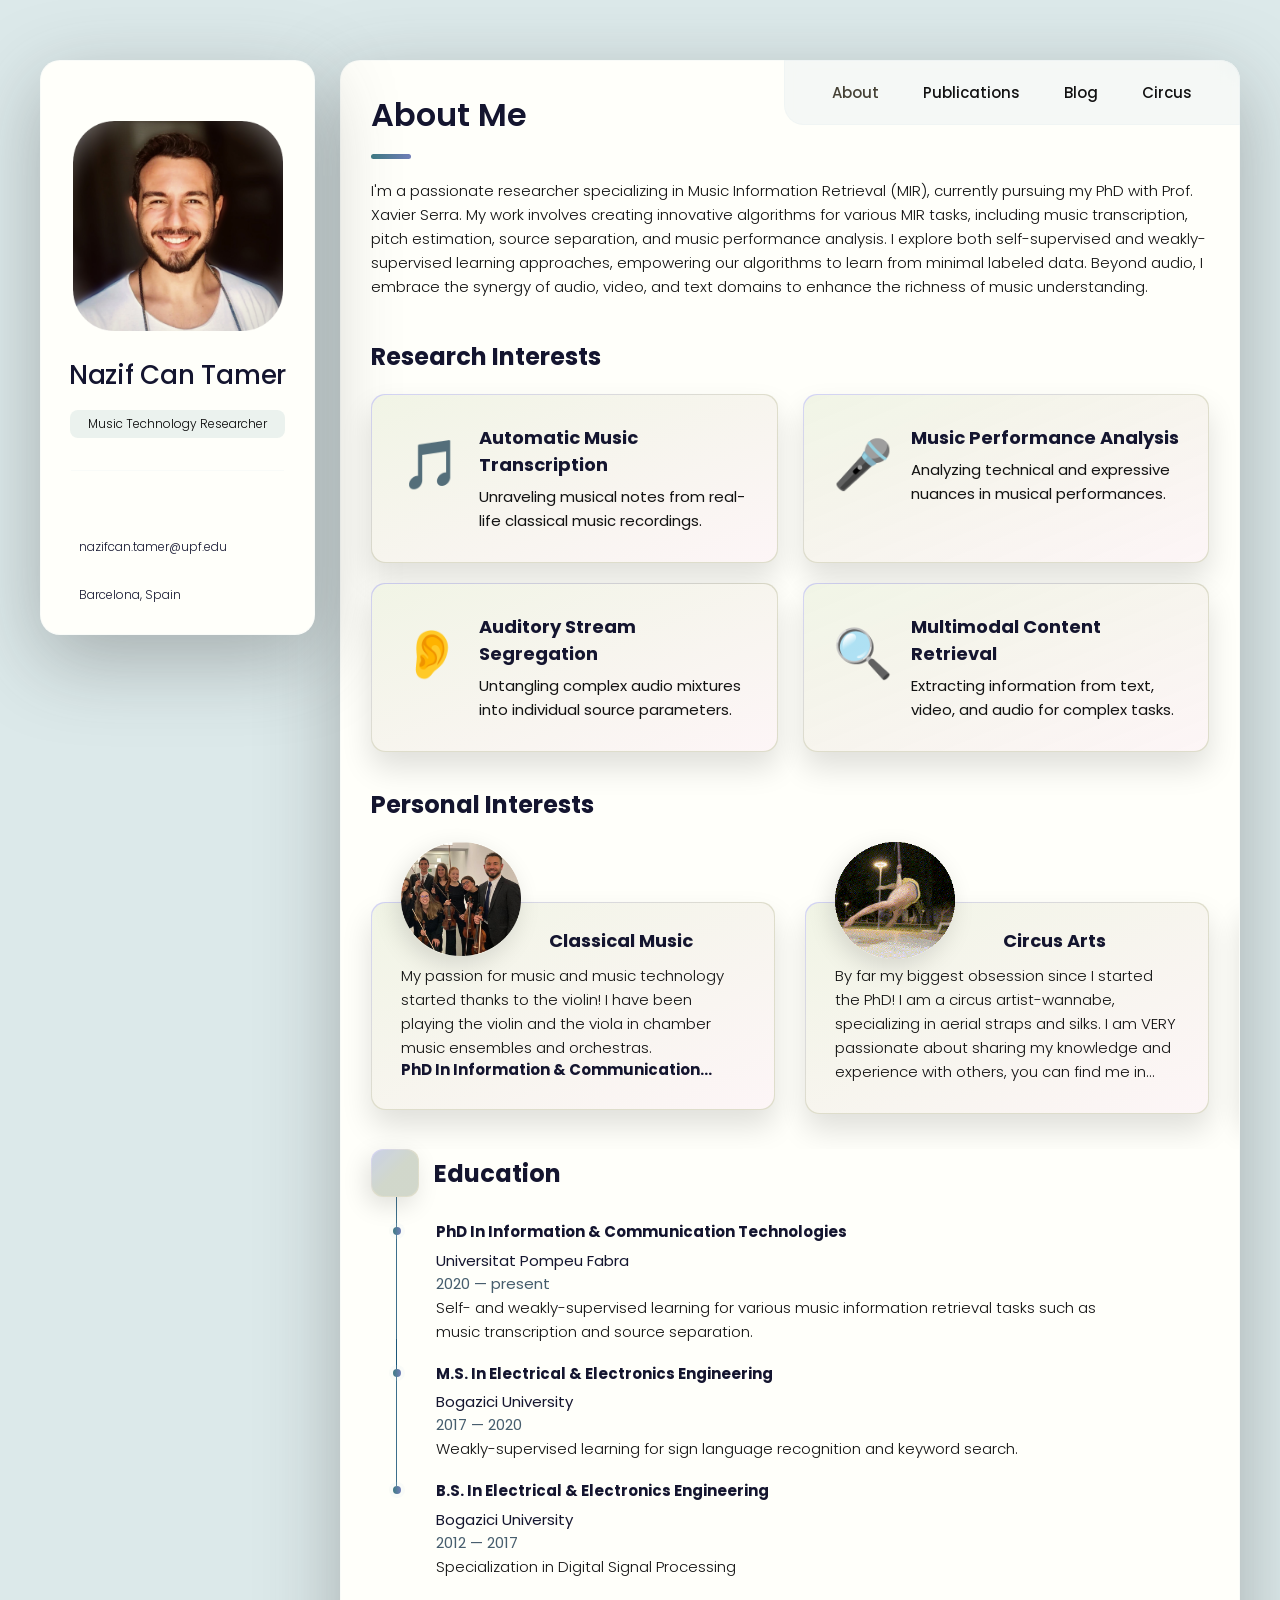
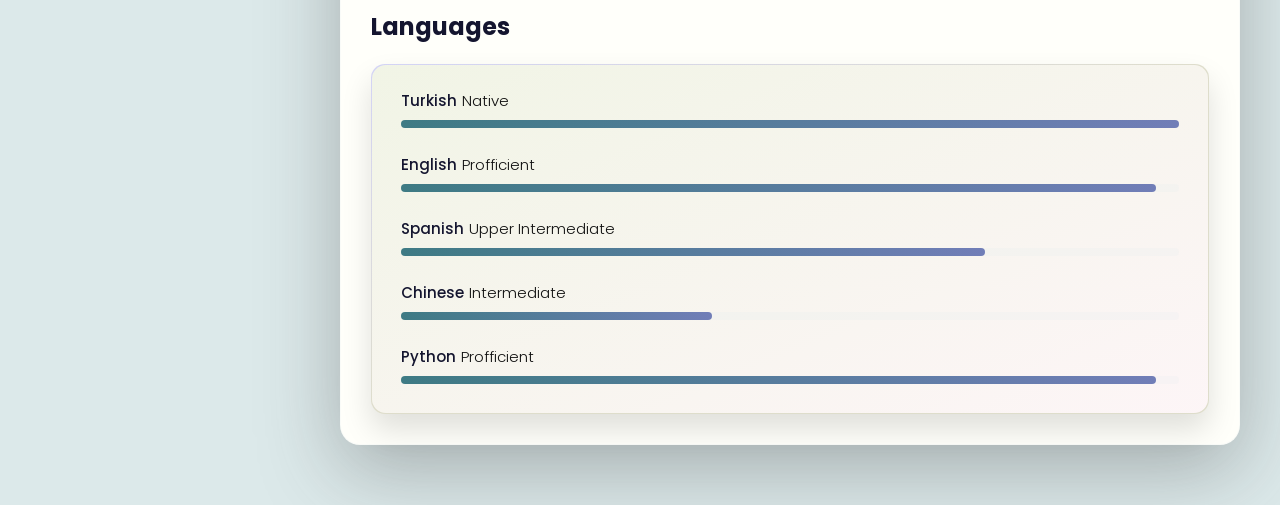
==== index.html @ a061dd8b "about section finished Publications are still empty!" ====
<!DOCTYPE html>
<html lang="en">

<head>
  <meta charset="UTF-8">
  <meta http-equiv="X-UA-Compatible" content="IE=edge">
  <meta name="viewport" content="width=device-width, initial-scale=1.0">
  <title>Nazif Can Tamer</title>

  <!--
    - favicon
  -->
  <link rel="shortcut icon" href="./assets/images/logo.ico" type="image/x-icon">

  <!--
    - custom css link
  -->
  <link rel="stylesheet" href="./assets/css/style.css">

  <!--
    - google font link
  -->
  <link rel="preconnect" href="https://fonts.googleapis.com">
  <link rel="preconnect" href="https://fonts.gstatic.com" crossorigin>
  <link href="https://fonts.googleapis.com/css2?family=Poppins:wght@300;400;500;600&display=swap" rel="stylesheet">
</head>

<body>

  <!--
    - #MAIN
  -->

  <main>

    <!--
      - #SIDEBAR
    -->

    <aside class="sidebar" data-sidebar>

      <div class="sidebar-info">

        <figure class="avatar-box">
          <img src="./assets/images/my-avatar.png" alt="Nazif Can Tamer" width="80">
        </figure>

        <div class="info-content">
          <h1 class="name" title="Nazif Can Tamer">Nazif Can Tamer</h1>

          <p class="title">Music Technology Researcher</p>
        </div>

        <button class="info_more-btn" data-sidebar-btn>
          <span>Show Contacts</span>

          <ion-icon name="chevron-down"></ion-icon>
        </button>

      </div>

      <div class="sidebar-info_more">

        <div class="separator"></div>

        <ul class="social-list">
          <li class="social-item">
            <a href="https://scholar.google.com/citations?user=0IQDOPgAAAAJ" class="social-link">
              <ion-icon name="school" style="font-size: 32px;"></ion-icon>
            </a>
          </li>

          <li class="social-item">
            <a href="https://github.com/nctamer" class="social-link">
              <ion-icon name="logo-github" style="font-size: 32px;"></ion-icon>
            </a>
          </li>

          <li class="social-item">
            <a href="https://www.linkedin.com/in/nazif-can-tamer/" class="social-link">
              <ion-icon name="logo-linkedin" style="font-size: 32px;"></ion-icon>
            </a>
          </li>



          <li class="social-item">
            <a href="https://www.instagram.com/violingeniero/" class="social-link" title="Instagram">
              <ion-icon name="logo-instagram" style="font-size: 32px;"></ion-icon>
            </a>
          </li>

          

        </ul>

        <div class="separator"></div>

        <ul class="contacts-list">

          <li class="contact-item">

            <div class="social-link">
              <ion-icon name="mail-outline" style="font-size: 30px;"></ion-icon>
            </div>

            <div class="contact-info">
              <a href="mailto:nazifcan.tamer@upf.edu" class="contact-link">nazifcan.tamer@upf.edu</a>
            </div>

          </li>

          <li class="contact-item">

            <div class="social-link">
              <ion-icon name="location-outline" style="font-size: 30px;"></ion-icon>
            </div>

            <div class="contact-info">
              <address>Barcelona, Spain</address>
            </div>

          </li>

        </ul>



      </div>

    </aside>





    <!--
      - #main-content
    -->

    <div class="main-content">

      <!--
        - #NAVBAR
      -->

      <nav class="navbar">
        <ul class="navbar-list">
            <li class="navbar-item">
                <button class="navbar-link active" data-nav-link>About</button>
            </li>
    


            <li class="navbar-item">
                <button class="navbar-link" data-nav-link>Publications</button>
            </li>
    
            <li class="navbar-item">
                <button class="navbar-link" data-nav-link>Blog</button>
            </li>
    
            <li class="navbar-item">
                <button class="navbar-link" data-nav-link>Circus</button>
            </li>
        </ul>
    </nav>




      <!--
        - #ABOUT
      -->

      <article class="about  active" data-page="about">

        <header>
          <h2 class="h2 article-title">About me</h2>
        </header>

        <section class="about-text">

          <p>
            I'm a passionate researcher specializing in Music Information Retrieval (MIR),
            currently pursuing my PhD with Prof. Xavier Serra.
            My work involves creating innovative algorithms for various MIR tasks, 
            including music transcription, pitch estimation, source separation, and music performance analysis. 
            I explore both self-supervised and weakly-supervised learning approaches, 
            empowering our algorithms to learn from minimal labeled data. 
            Beyond audio, I embrace the synergy of audio, video, and text domains to 
            enhance the richness of music understanding. 
          </p>


        </section>


        <!--
          - service
        -->

        <section class="service">
          <h4 class="h3 service-title">Research interests</h4>
          <ul class="service-list">
            <li class="service-item">
              <div class="service-icon-box"style="font-size: 3em; display: flex; justify-content: center; align-items: center;">
                🎵
              </div>
              <div class="service-content-box">
                <h4 class="h4 service-item-title">Automatic Music Transcription</h4>
                <p class="service-item-text">
                  Unraveling musical notes from real-life classical music recordings.
                </p>
              </div>
            </li>
            <li class="service-item">
              <div class="service-icon-box"style="font-size: 3em; display: flex; justify-content: center; align-items: center;">
                🎤
              </div>
              <div class="service-content-box">
                <h4 class="h4 service-item-title">Music Performance Analysis</h4>
                <p class="service-item-text">
                  Analyzing technical and expressive nuances in musical performances.
                </p>
              </div>
            </li>
            <li class="service-item">
              <div class="service-icon-box"style="font-size: 3em; display: flex; justify-content: center; align-items: center;">
                👂
              </div>
              <div class="service-content-box">
                <h4 class="h4 service-item-title">Auditory Stream Segregation</h4>
                <p class="service-item-text">
                  Untangling complex audio mixtures into individual source parameters.
                </p>
              </div>
            </li>
            <li class="service-item">
              <div class="service-icon-box"style="font-size: 3em; display: flex; justify-content: center; align-items: center;">
                🔍
              </div>
              <div class="service-content-box">
                <h4 class="h4 service-item-title">Multimodal Content Retrieval</h4>
                <p class="service-item-text">
                  Extracting information from text, video, and audio for complex tasks.
                </p>
              </div>
            </li>


          </ul>
        </section>


        
        <section class="personal">


          <h4 class="h3 personal-title">Personal Interests</h3>

          <ul class="testimonials-list has-scrollbar">

            <li class="testimonials-item">
              <div class="content-card" data-testimonials-item>

                <figure class="testimonials-avatar-box">
                  <img src="./assets/images/violinist.png" alt="Music" width="90" data-testimonials-avatar>
                </figure>

                <h4 class="h4 testimonials-item-title" style="text-align: center;" data-testimonials-title>Classical Music</h4>

                <div class="testimonials-text" data-testimonials-text>
                  <p>
                    My passion for music and music technology started thanks to the violin!
                    I have been playing the violin and the viola in chamber music ensembles and orchestras.

                  </p>



              <h4 class="h4 timeline-item-title">PhD in Information & Communication Technologies</h4>

              <h7 class="h4 timeline-item-title">Universitat Pompeu Fabra</h7>


                </div>

              </div>
            </li>


            <li class="testimonials-item">
              <div class="content-card" data-testimonials-item>

                <figure class="testimonials-avatar-box">
                  <img src="./assets/images/deadhang.gif" alt="Circus" width="90" data-testimonials-avatar>
                </figure>

                <h4 class="h4 testimonials-item-title" style="text-align: center;" data-testimonials-title>Circus Arts</h4>

                <div class="testimonials-text" data-testimonials-text>
                  <p>
                    By far my biggest obsession since I started the PhD! 
                    I am a circus artist-wannabe, specializing in aerial straps and silks. 
                    I am VERY passionate about sharing my knowledge and experience with others, 
                    you can find me in Can Battlo after work!
                  </p>
                </div>

              </div>
            </li>

            
            <li class="testimonials-item">
              <div class="content-card" data-testimonials-item>

                <figure class="testimonials-avatar-box">
                  <img src="./assets/images/ancient-architecture-japan-svgrepo-com.svg" alt="Circus" width="90" data-testimonials-avatar>
                </figure>

                <h4 class="h4 testimonials-item-title" style="text-align: center;" data-testimonials-title>History</h4>

                <div class="testimonials-text" data-testimonials-text>
                  <p>
                    A devoted history enthusiast here! Early modern era is my specialty!
                    And of course, an interest in history comes with a passion for geography, architecture,
                    traveling and exploring new cultures!
                  </p>
                </div>

              </div>
            </li>

            <li class="testimonials-item">
              <div class="content-card" data-testimonials-item>

                <figure class="testimonials-avatar-box">
                  <img src="./assets/images/plant-hobby.svg" alt="Circus" width="90" data-testimonials-avatar>
                </figure>

                <h4 class="h4 testimonials-item-title" style="text-align: center;" data-testimonials-title>Gardening</h4>

                <div class="testimonials-text" data-testimonials-text>
                  <p>
                    My giant pothos is the pride of the show! Others include monstera, aloe vera, jasmine, and dipladenia.
                    More philosophically, I am interested in observing how self-sustaining systems work in nature.
                    Currently doing my research for a balanced ecosystem aquiarium!
                  </p>
                </div>

              </div>
            </li>

          </ul>

        </section>

        <section class="section section-gap">
          <!-- Section content -->
        </section>

        
        <section class="timeline">

          <div class="title-wrapper">
            <div class="icon-box">
              <ion-icon name="book-outline"></ion-icon>
            </div>

            <h3 class="h3">Education</h3>
          </div>

          <ol class="timeline-list">

            <li class="timeline-item">

              <h4 class="h4 timeline-item-title">PhD in Information & Communication Technologies</h4>

              <h7 class="h4 timeline-item-title">Universitat Pompeu Fabra</h7>

              <span>2020 — present</span>

              <p class="timeline-text">
                Self- and weakly-supervised learning for various music information retrieval tasks such as music transcription and source separation.
              </p>

            </li>

            <li class="timeline-item">

              <h4 class="h4 timeline-item-title">M.S. in Electrical & Electronics Engineering</h4>

              <h7 class="h4 timeline-item-title">Bogazici University</h7>

              <span>2017 — 2020</span>

              <p class="timeline-text">
                Weakly-supervised learning for sign language recognition and keyword search.
              </p>

            </li>

            <li class="timeline-item">

              <h4 class="h4 timeline-item-title">B.S. in Electrical & Electronics Engineering</h4>
              <h7 class="h4 timeline-item-title">Bogazici University</h7>
              <span>2012 — 2017</span>

              <p class="timeline-text">
                Specialization in Digital Signal Processing
              </p>

            </li>



          </ol>

        </section>

        
        <section class="skill">

          <h3 class="h3 skills-title">Languages</h3>

          <ul class="skills-list content-card">

            <li class="skills-item">

              <div class="title-wrapper">
                <h5 class="h5">Turkish</h5>
                <data value="100">Native</data>
              </div>

              <div class="skill-progress-bg">
                <div class="skill-progress-fill" style="width: 100%;"></div>
              </div>

            </li>

            <li class="skills-item">

              <div class="title-wrapper">
                <h5 class="h5">English</h5>
                <data value="100">Profficient</data>
              </div>

              <div class="skill-progress-bg">
                <div class="skill-progress-fill" style="width: 97%;"></div>
              </div>

            </li>

            <li class="skills-item">

              <div class="title-wrapper">
                <h5 class="h5">Spanish</h5>
                <data value="75">Upper Intermediate</data>
              </div>

              <div class="skill-progress-bg">
                <div class="skill-progress-fill" style="width: 75%;"></div>
              </div>

            </li>

            <li class="skills-item">

              <div class="title-wrapper">
                <h5 class="h5">Chinese</h5>
                <data value="40">Intermediate</data>
              </div>

              <div class="skill-progress-bg">
                <div class="skill-progress-fill" style="width: 40%;"></div>
              </div>

            </li>

            <li class="skills-item">

              <div class="title-wrapper">
                <h5 class="h5">Python</h5>
                <data value="100">Profficient</data>
              </div>

              <div class="skill-progress-bg">
                <div class="skill-progress-fill" style="width: 97%;"></div>
              </div>

            </li>

          </ul>

        </section>




        <!--
          - testimonials
        
        <section class="testimonials">

          <h3 class="h3 testimonials-title">Testimonials</h3>

          <ul class="testimonials-list has-scrollbar">

            <li class="testimonials-item">
              <div class="content-card" data-testimonials-item>

                <figure class="testimonials-avatar-box">
                  <img src="./assets/images/avatar-1.png" alt="Daniel lewis" width="60" data-testimonials-avatar>
                </figure>

                <h4 class="h4 testimonials-item-title" data-testimonials-title>Daniel lewis</h4>

                <div class="testimonials-text" data-testimonials-text>
                  <p>
                    Richard was hired to create a corporate identity. We were very pleased with the work done. She has a
                    lot of experience
                    and is very concerned about the needs of client. Lorem ipsum dolor sit amet, ullamcous cididt
                    consectetur adipiscing
                    elit, seds do et eiusmod tempor incididunt ut laborels dolore magnarels alia.
                  </p>
                </div>

              </div>
            </li>

            <li class="testimonials-item">
              <div class="content-card" data-testimonials-item>

                <figure class="testimonials-avatar-box">
                  <img src="./assets/images/avatar-2.png" alt="Jessica miller" width="60" data-testimonials-avatar>
                </figure>

                <h4 class="h4 testimonials-item-title" data-testimonials-title>Jessica miller</h4>

                <div class="testimonials-text" data-testimonials-text>
                  <p>
                    Richard was hired to create a corporate identity. We were very pleased with the work done. She has a
                    lot of experience
                    and is very concerned about the needs of client. Lorem ipsum dolor sit amet, ullamcous cididt
                    consectetur adipiscing
                    elit, seds do et eiusmod tempor incididunt ut laborels dolore magnarels alia.
                  </p>
                </div>

              </div>
            </li>

            <li class="testimonials-item">
              <div class="content-card" data-testimonials-item>

                <figure class="testimonials-avatar-box">
                  <img src="./assets/images/avatar-3.png" alt="Emily evans" width="60" data-testimonials-avatar>
                </figure>

                <h4 class="h4 testimonials-item-title" data-testimonials-title>Emily evans</h4>

                <div class="testimonials-text" data-testimonials-text>
                  <p>
                    Richard was hired to create a corporate identity. We were very pleased with the work done. She has a
                    lot of experience
                    and is very concerned about the needs of client. Lorem ipsum dolor sit amet, ullamcous cididt
                    consectetur adipiscing
                    elit, seds do et eiusmod tempor incididunt ut laborels dolore magnarels alia.
                  </p>
                </div>

              </div>
            </li>

            <li class="testimonials-item">
              <div class="content-card" data-testimonials-item>

                <figure class="testimonials-avatar-box">
                  <img src="./assets/images/avatar-4.png" alt="Henry william" width="60" data-testimonials-avatar>
                </figure>

                <h4 class="h4 testimonials-item-title" data-testimonials-title>Henry william</h4>

                <div class="testimonials-text" data-testimonials-text>
                  <p>
                    Richard was hired to create a corporate identity. We were very pleased with the work done. She has a
                    lot of experience
                    and is very concerned about the needs of client. Lorem ipsum dolor sit amet, ullamcous cididt
                    consectetur adipiscing
                    elit, seds do et eiusmod tempor incididunt ut laborels dolore magnarels alia.
                  </p>
                </div>

              </div>
            </li>

          </ul>

        </section>


        -->

        <!--
          - testimonials modal
        -->

        <div class="modal-container" data-modal-container>

          <div class="overlay" data-overlay></div>

          <section class="testimonials-modal">

            <button class="modal-close-btn" data-modal-close-btn>
              <ion-icon name="close-outline"></ion-icon>
            </button>

            <div class="modal-img-wrapper">
              <figure class="modal-avatar-box">
                <img src="./assets/images/avatar-1.png" alt="Circus" width="80" data-modal-img>
              </figure>

              
            </div>

            <div class="modal-content">

              <h4 class="h3 modal-title" data-modal-title>Circus Arts</h4>

              <div data-modal-text>
                <p>
                  Richard was hired to create a corporate identity. We were very pleased with the work done. She has a
                  lot of experience
                  and is very concerned about the needs of client. Lorem ipsum dolor sit amet, ullamcous cididt
                  consectetur adipiscing
                  elit, seds do et eiusmod tempor incididunt ut laborels dolore magnarels alia.
                </p>
              </div>

            </div>

          </section>

        </div>
        




        <!--
          - clients


        <section class="clients">

          <h3 class="h3 clients-title">Clients</h3>

          <ul class="clients-list has-scrollbar">

            <li class="clients-item">
              <a href="#">
                <img src="./assets/images/logo-1-color.png" alt="client logo">
              </a>
            </li>

            <li class="clients-item">
              <a href="#">
                <img src="./assets/images/logo-2-color.png" alt="client logo">
              </a>
            </li>

            <li class="clients-item">
              <a href="#">
                <img src="./assets/images/logo-3-color.png" alt="client logo">
              </a>
            </li>

            <li class="clients-item">
              <a href="#">
                <img src="./assets/images/logo-4-color.png" alt="client logo">
              </a>
            </li>

            <li class="clients-item">
              <a href="#">
                <img src="./assets/images/logo-5-color.png" alt="client logo">
              </a>
            </li>

            <li class="clients-item">
              <a href="#">
                <img src="./assets/images/logo-6-color.png" alt="client logo">
              </a>
            </li>

          </ul>

        </section>

                -->

      </article>





      <!--
        - #RESUME
      <article class="resume" data-page="resume">

        <header>
          <h2 class="h2 article-title">Resume</h2>
        </header>

        <section class="timeline">

          <div class="title-wrapper">
            <div class="icon-box">
              <ion-icon name="book-outline"></ion-icon>
            </div>

            <h3 class="h3">Education</h3>
          </div>

          <ol class="timeline-list">

            <li class="timeline-item">

              <h4 class="h4 timeline-item-title">PhD in Information & Communication Technologies</h4>

              <h7 class="h4 timeline-item-title">Universitat Pompeu Fabra</h7>

              <span>2020 — present</span>

              <p class="timeline-text">
                Self- and weakly-supervised learning for various music information retrieval tasks such as music transcription and source separation.
              </p>

            </li>

            <li class="timeline-item">

              <h4 class="h4 timeline-item-title">M.S. in Electrical & Electronics Engineering</h4>

              <h7 class="h4 timeline-item-title">Bogazici University</h7>

              <span>2017 — 2020</span>

              <p class="timeline-text">
                Weakly-supervised learning for sign language recognition and keyword search.
              </p>

            </li>

            <li class="timeline-item">

              <h4 class="h4 timeline-item-title">B.S. in Electrical & Electronics Engineering</h4>
              <h7 class="h4 timeline-item-title">Bogazici University</h7>
              <span>2012 — 2017</span>

              <p class="timeline-text">
                Specialization in Digital Signal Processing
              </p>

            </li>



          </ol>

        </section>

        <section class="timeline">

          <div class="title-wrapper">
            <div class="icon-box">
              <ion-icon name="briefcase-outline"></ion-icon>
            </div>

            <h3 class="h3">Experience</h3>
          </div>

          <ol class="timeline-list">

            <li class="timeline-item">

              <h4 class="h4 timeline-item-title">Creative director</h4>

              <span>2015 — Present</span>

              <p class="timeline-text">
                Nemo enim ipsam voluptatem blanditiis praesentium voluptum delenit atque corrupti, quos dolores et qvuas
                molestias
                exceptur.
              </p>

            </li>

            <li class="timeline-item">

              <h4 class="h4 timeline-item-title">Art director</h4>

              <span>2013 — 2015</span>

              <p class="timeline-text">
                Nemo enims ipsam voluptatem, blanditiis praesentium voluptum delenit atque corrupti, quos dolores et
                quas molestias
                exceptur.
              </p>

            </li>

            <li class="timeline-item">

              <h4 class="h4 timeline-item-title">Web designer</h4>

              <span>2010 — 2013</span>

              <p class="timeline-text">
                Nemo enims ipsam voluptatem, blanditiis praesentium voluptum delenit atque corrupti, quos dolores et
                quas molestias
                exceptur.
              </p>

            </li>

          </ol>

        </section>

        <section class="skill">

          <h3 class="h3 skills-title">My skills</h3>

          <ul class="skills-list content-card">

            <li class="skills-item">

              <div class="title-wrapper">
                <h5 class="h5">Web design</h5>
                <data value="80">80%</data>
              </div>

              <div class="skill-progress-bg">
                <div class="skill-progress-fill" style="width: 80%;"></div>
              </div>

            </li>

            <li class="skills-item">

              <div class="title-wrapper">
                <h5 class="h5">Graphic design</h5>
                <data value="70">70%</data>
              </div>

              <div class="skill-progress-bg">
                <div class="skill-progress-fill" style="width: 70%;"></div>
              </div>

            </li>

            <li class="skills-item">

              <div class="title-wrapper">
                <h5 class="h5">Branding</h5>
                <data value="90">90%</data>
              </div>

              <div class="skill-progress-bg">
                <div class="skill-progress-fill" style="width: 90%;"></div>
              </div>

            </li>

            <li class="skills-item">

              <div class="title-wrapper">
                <h5 class="h5">WordPress</h5>
                <data value="50">50%</data>
              </div>

              <div class="skill-progress-bg">
                <div class="skill-progress-fill" style="width: 50%;"></div>
              </div>

            </li>

          </ul>

        </section>

      </article>
      -->






      <!--
        - #PORTFOLIO
      -->

      <article class="publications" data-page="publications">

        <header>
          <h2 class="h2 article-title">Publications</h2>
        </header>

        <section class="projects">

          <ul class="filter-list">

            <li class="filter-item">
              <button class="active" data-filter-btn>All</button>
            </li>

            <li class="filter-item">
              <button data-filter-btn>Music Information Retrieval</button>
            </li>

            <li class="filter-item">
              <button data-filter-btn>Applications</button>
            </li>

            <li class="filter-item">
              <button data-filter-btn>Web development</button>
            </li>

          </ul>

          <div class="filter-select-box">

            <button class="filter-select" data-select>

              <div class="select-value" data-selecct-value>Select category</div>

              <div class="select-icon">
                <ion-icon name="chevron-down"></ion-icon>
              </div>

            </button>

            <ul class="select-list">

              <li class="select-item">
                <button data-select-item>All</button>
              </li>

              <li class="select-item">
                <button data-select-item>Web design</button>
              </li>

              <li class="select-item">
                <button data-select-item>Applications</button>
              </li>

              <li class="select-item">
                <button data-select-item>Web development</button>
              </li>

            </ul>

          </div>

          <ul class="project-list">

            <li class="project-item  active" data-filter-item data-category="web development">
              <a href="#">

                <figure class="project-img">
                  <div class="project-item-icon-box">
                    <ion-icon name="eye-outline"></ion-icon>
                  </div>

                  <img src="./assets/images/project-1.jpg" alt="finance" loading="lazy">
                </figure>

                <h3 class="project-title">Finance</h3>

                <p class="project-category">Web development</p>

              </a>
            </li>

            <li class="project-item  active" data-filter-item data-category="web development">
              <a href="#">

                <figure class="project-img">
                  <div class="project-item-icon-box">
                    <ion-icon name="eye-outline"></ion-icon>
                  </div>

                  <img src="./assets/images/project-2.png" alt="orizon" loading="lazy">
                </figure>

                <h3 class="project-title">Orizon</h3>

                <p class="project-category">Web development</p>

              </a>
            </li>

            <li class="project-item  active" data-filter-item data-category="web design">
              <a href="#">

                <figure class="project-img">
                  <div class="project-item-icon-box">
                    <ion-icon name="eye-outline"></ion-icon>
                  </div>

                  <img src="./assets/images/project-3.jpg" alt="fundo" loading="lazy">
                </figure>

                <h3 class="project-title">Fundo</h3>

                <p class="project-category">Web design</p>

              </a>
            </li>

            <li class="project-item  active" data-filter-item data-category="applications">
              <a href="#">

                <figure class="project-img">
                  <div class="project-item-icon-box">
                    <ion-icon name="eye-outline"></ion-icon>
                  </div>

                  <img src="./assets/images/project-4.png" alt="brawlhalla" loading="lazy">
                </figure>

                <h3 class="project-title">Brawlhalla</h3>

                <p class="project-category">Applications</p>

              </a>
            </li>

            <li class="project-item  active" data-filter-item data-category="web design">
              <a href="#">

                <figure class="project-img">
                  <div class="project-item-icon-box">
                    <ion-icon name="eye-outline"></ion-icon>
                  </div>

                  <img src="./assets/images/project-5.png" alt="dsm." loading="lazy">
                </figure>

                <h3 class="project-title">DSM.</h3>

                <p class="project-category">Web design</p>

              </a>
            </li>

            <li class="project-item  active" data-filter-item data-category="web design">
              <a href="#">

                <figure class="project-img">
                  <div class="project-item-icon-box">
                    <ion-icon name="eye-outline"></ion-icon>
                  </div>

                  <img src="./assets/images/project-6.png" alt="metaspark" loading="lazy">
                </figure>

                <h3 class="project-title">MetaSpark</h3>

                <p class="project-category">Web design</p>

              </a>
            </li>

            <li class="project-item  active" data-filter-item data-category="web development">
              <a href="#">

                <figure class="project-img">
                  <div class="project-item-icon-box">
                    <ion-icon name="eye-outline"></ion-icon>
                  </div>

                  <img src="./assets/images/project-7.png" alt="summary" loading="lazy">
                </figure>

                <h3 class="project-title">Summary</h3>

                <p class="project-category">Web development</p>

              </a>
            </li>

            <li class="project-item  active" data-filter-item data-category="applications">
              <a href="#">

                <figure class="project-img">
                  <div class="project-item-icon-box">
                    <ion-icon name="eye-outline"></ion-icon>
                  </div>

                  <img src="./assets/images/project-8.jpg" alt="task manager" loading="lazy">
                </figure>

                <h3 class="project-title">Task Manager</h3>

                <p class="project-category">Applications</p>

              </a>
            </li>

            <li class="project-item  active" data-filter-item data-category="web development">
              <a href="#">

                <figure class="project-img">
                  <div class="project-item-icon-box">
                    <ion-icon name="eye-outline"></ion-icon>
                  </div>

                  <img src="./assets/images/project-9.png" alt="arrival" loading="lazy">
                </figure>

                <h3 class="project-title">Arrival</h3>

                <p class="project-category">Web development</p>

              </a>
            </li>

          </ul>

        </section>

      </article>





      <!--
        - #BLOG
      -->

      <article class="blog" data-page="blog">

        <header>
          <h2 class="h2 article-title">Blog</h2>
        </header>

        <section class="blog-posts">

          <ul class="blog-posts-list">

            <li class="blog-post-item">
              <a href="#">

                <figure class="blog-banner-box">
                  <img src="./assets/images/blog-1.jpg" alt="Design conferences in 2022" loading="lazy">
                </figure>

                <div class="blog-content">

                  <div class="blog-meta">
                    <p class="blog-category">Design</p>

                    <span class="dot"></span>

                    <time datetime="2022-02-23">Fab 23, 2022</time>
                  </div>

                  <h3 class="h3 blog-item-title">Design conferences in 2022</h3>

                  <p class="blog-text">
                    Veritatis et quasi architecto beatae vitae dicta sunt, explicabo.
                  </p>

                </div>

              </a>
            </li>

            <li class="blog-post-item">
              <a href="#">

                <figure class="blog-banner-box">
                  <img src="./assets/images/blog-2.jpg" alt="Best fonts every designer" loading="lazy">
                </figure>

                <div class="blog-content">

                  <div class="blog-meta">
                    <p class="blog-category">Design</p>

                    <span class="dot"></span>

                    <time datetime="2022-02-23">Fab 23, 2022</time>
                  </div>

                  <h3 class="h3 blog-item-title">Best fonts every designer</h3>

                  <p class="blog-text">
                    Sed ut perspiciatis, nam libero tempore, cum soluta nobis est eligendi.
                  </p>

                </div>

              </a>
            </li>

            <li class="blog-post-item">
              <a href="#">

                <figure class="blog-banner-box">
                  <img src="./assets/images/blog-3.jpg" alt="Design digest #80" loading="lazy">
                </figure>

                <div class="blog-content">

                  <div class="blog-meta">
                    <p class="blog-category">Design</p>

                    <span class="dot"></span>

                    <time datetime="2022-02-23">Fab 23, 2022</time>
                  </div>

                  <h3 class="h3 blog-item-title">Design digest #80</h3>

                  <p class="blog-text">
                    Excepteur sint occaecat cupidatat no proident, quis nostrum exercitationem ullam corporis suscipit.
                  </p>

                </div>

              </a>
            </li>

            <li class="blog-post-item">
              <a href="#">

                <figure class="blog-banner-box">
                  <img src="./assets/images/blog-4.jpg" alt="UI interactions of the week" loading="lazy">
                </figure>

                <div class="blog-content">

                  <div class="blog-meta">
                    <p class="blog-category">Design</p>

                    <span class="dot"></span>

                    <time datetime="2022-02-23">Fab 23, 2022</time>
                  </div>

                  <h3 class="h3 blog-item-title">UI interactions of the week</h3>

                  <p class="blog-text">
                    Enim ad minim veniam, consectetur adipiscing elit, quis nostrud exercitation ullamco laboris nisi.
                  </p>

                </div>

              </a>
            </li>

            <li class="blog-post-item">
              <a href="#">

                <figure class="blog-banner-box">
                  <img src="./assets/images/blog-5.jpg" alt="The forgotten art of spacing" loading="lazy">
                </figure>

                <div class="blog-content">

                  <div class="blog-meta">
                    <p class="blog-category">Design</p>

                    <span class="dot"></span>

                    <time datetime="2022-02-23">Fab 23, 2022</time>
                  </div>

                  <h3 class="h3 blog-item-title">The forgotten art of spacing</h3>

                  <p class="blog-text">
                    Maxime placeat, sed do eiusmod tempor incididunt ut labore et dolore magna aliqua.
                  </p>

                </div>

              </a>
            </li>

            <li class="blog-post-item">
              <a href="#">

                <figure class="blog-banner-box">
                  <img src="./assets/images/blog-6.jpg" alt="Design digest #79" loading="lazy">
                </figure>

                <div class="blog-content">

                  <div class="blog-meta">
                    <p class="blog-category">Design</p>

                    <span class="dot"></span>

                    <time datetime="2022-02-23">Fab 23, 2022</time>
                  </div>

                  <h3 class="h3 blog-item-title">Design digest #79</h3>

                  <p class="blog-text">
                    Optio cumque nihil impedit uo minus quod maxime placeat, velit esse cillum.
                  </p>

                </div>

              </a>
            </li>

          </ul>

        </section>

      </article>





      <!--
        - #CONTACT
      -->

      <article class="contact" data-page="contact">

        <header>
          <h2 class="h2 article-title">Contact</h2>
        </header>

        <section class="mapbox" data-mapbox>
          <figure>
            <iframe
              src="https://www.google.com/maps/embed?pb=!1m18!1m12!1m3!1d199666.5651251294!2d-121.58334177520186!3d38.56165006739519!2m3!1f0!2f0!3f0!3m2!1i1024!2i768!4f13.1!3m3!1m2!1s0x809ac672b28397f9%3A0x921f6aaa74197fdb!2sSacramento%2C%20CA%2C%20USA!5e0!3m2!1sen!2sbd!4v1647608789441!5m2!1sen!2sbd"
              width="400" height="300" loading="lazy"></iframe>
          </figure>
        </section>

        <section class="contact-form">

          <h3 class="h3 form-title">Contact Form</h3>

          <form action="#" class="form" data-form>

            <div class="input-wrapper">
              <input type="text" name="fullname" class="form-input" placeholder="Full name" required data-form-input>

              <input type="email" name="email" class="form-input" placeholder="Email address" required data-form-input>
            </div>

            <textarea name="message" class="form-input" placeholder="Your Message" required data-form-input></textarea>

            <button class="form-btn" type="submit" disabled data-form-btn>
              <ion-icon name="paper-plane"></ion-icon>
              <span>Send Message</span>
            </button>

          </form>

        </section>

      </article>

    </div>

  </main>






  <!--
    - custom js link
  -->
  <script src="./assets/js/script.js"></script>

  <!--
    - ionicon link
  -->
  <script type="module" src="https://unpkg.com/ionicons@5.5.2/dist/ionicons/ionicons.esm.js"></script>
  <script nomodule src="https://unpkg.com/ionicons@5.5.2/dist/ionicons/ionicons.js"></script>

</body>

</html>
---- assets/css/style.css ----
/*-----------------------------------*\
  #style.css
\*-----------------------------------*/


/**
 * copyright 2022 @codewithsadee
 */





/*-----------------------------------*\
  #CUSTOM PROPERTY
\*-----------------------------------*/

:root {

  /*
    --bg-gradient-onyx: linear-gradient(
    to bottom right, 
    hsl(240, 1%, 25%) 3%, 
    hsl(0, 0%, 19%) 97%
  );
  --bg-gradient-jet: linear-gradient(
    to bottom right, 
    hsla(240, 1%, 18%, 0.251) 0%, 
    hsla(240, 2%, 11%, 0) 100%
  ), hsl(240, 2%, 13%);
  --bg-gradient-yellow-1: linear-gradient(
    to bottom right, 
    hsl(45, 100%, 71%) 0%, 
    hsla(36, 100%, 69%, 0) 50%
  );
  --bg-gradient-yellow-2: linear-gradient(
    135deg, 
    hsla(45, 100%, 71%, 0.251) 0%, 
    hsla(35, 100%, 68%, 0) 59.86%
  ), hsl(240, 2%, 13%);
  --border-gradient-onyx: linear-gradient(
    to bottom right, 
    hsl(0, 0%, 25%) 0%, 
    hsla(0, 0%, 25%, 0) 50%
  );
  --text-gradient-yellow: linear-gradient(
    to right, 
    hsl(45, 100%, 72%), 
    hsl(35, 100%, 68%)
  );

  --jet: hsl(0, 0%, 22%);
  --onyx: hsl(240, 1%, 17%);
  --eerie-black-1: hsl(240, 2%, 13%);
  --eerie-black-2: hsl(240, 2%, 12%);
  --smoky-black: hsl(0, 0%, 7%);
  --white-1: hsl(0, 0%, 100%);
  --white-2: hsl(0, 0%, 98%);
  --orange-yellow-crayola: hsl(45, 100%, 72%);
  --vegas-gold: hsl(45, 54%, 58%);
  --light-gray: hsl(0, 0%, 84%);
  --light-gray-70: hsla(0, 0%, 84%, 0.7);
  --bittersweet-shimmer: hsl(0, 43%, 51%);
  */

  /**
   * colors
   */

  /* gradient */

  --bg-gradient-onyx: linear-gradient( /* Background of photo and show contacts button */
    to bottom right, 
    hsl(240, 7%, 84%) 3%, 
    hsla(0, 9%, 57%, 0.973) 97%
  );
  
  --bg-gradient-jet: linear-gradient( /* Background of content card (what I am doing) */
    to bottom right, 
    hsla(96, 88%, 44%, 0.075) 0%, 
    hsla(308, 89%, 48%, 0.007) 100%
  ), hsl(0, 64%, 98%);
  --border-gradient-onyx: linear-gradient( /* Border of content card (what I am doing) */
    to bottom right, 
    hsla(239, 78%, 58%, 0.233) 0%, 
    hsla(56, 48%, 28%, 0.219) 50%
  );


  --bg-gradient-yellow-1: linear-gradient(
    to bottom right, 
    hsl(219, 72%, 65%) 0%, 
    hsla(202, 62%, 62%, 0.719) 50%
  );
  --bg-gradient-yellow-2: linear-gradient(
    135deg, 
    hsla(45, 100%, 71%, 0.251) 0%, 
    hsla(35, 100%, 68%, 0) 59.86%
  ), hsl(240, 17%, 83%); /* background of show contacts when highlighted */

  --text-gradient-yellow: linear-gradient(
    to right, 
    hsl(188, 36%, 38%), 
    hsl(229, 33%, 58%)
  );  /* lines under about, or filling the skills bars */


  /* solid */

  --jet: hsla(208, 31%, 88%, 0.149);/* Borders of main text */
  --onyx: hsla(184, 21%, 59%, 0.158); /* Background of researcher */

  --eerie-black-1: hsla(168, 17%, 77%, 0.363);/* Background of email, contact etc */
  --eerie-black-2: hsl(60, 100%, 99%); /* Background of main text */
  --smoky-black: hsl(184, 24%, 89%); /* Background of all */
  --white-1: hsl(0, 0%, 1%); /* Researcher */
  --white-2: hsl(236, 41%, 13%);/* Headings */
  --orange-yellow-crayola: hsl(45, 13%, 24%); /* Selected menu item about */
  --vegas-gold: hsl(204, 22%, 35%);


  --light-gray: hsl(0, 0%, 7%); /* navbar not highlighted */
  --light-gray-70: hsla(202, 70%, 27%, 0.829); /* navbar highlighted */
  --navbar-bg: hsla(180, 15%, 94%, 0.562);

  --bittersweet-shimmer: hsl(0, 43%, 51%);


  /**
   * typography
   */

  /* font-family */
  --ff-poppins: 'Poppins', sans-serif;

  /* font-size */
  --fs-1: 24px;
  --fs-2: 18px;
  --fs-3: 17px;
  --fs-4: 16px;
  --fs-5: 15px;
  --fs-6: 14px;
  --fs-7: 13px;
  --fs-8: 11px;

  /* font-weight */
  --fw-300: 300;
  --fw-400: 400;
  --fw-500: 500;
  --fw-600: 600;

  /**
   * shadow
   */
  
  --shadow-1: -4px 8px 24px hsla(0, 0%, 35%, 0.082);
  --shadow-2: 0 16px 30px hsla(0, 1%, 16%, 0.137); /* main shadow */
  --shadow-3: 0 16px 40px hsla(0, 0%, 64%, 0);
  --shadow-4: 0 25px 50px hsla(0, 9%, 10%, 0.048);
  --shadow-5: 0 24px 80px hsla(0, 0%, 23%, 0.349);

  /**
   * transition
   */

  --transition-1: 0.25s ease;
  --transition-2: 0.5s ease-in-out;

}

ion-icon {
  pointer-events: none;
 }





*, *::before, *::after {
  margin: 0;
  padding: 0;
  box-sizing: border-box;
}

a { text-decoration: none; }

li { list-style: none; }

img, ion-icon, a, button, time, span { display: block; }

button {
  font: inherit;
  background: none;
  border: none;
  text-align: left;
  cursor: pointer;
}

input, textarea {
  display: block;
  width: 100%;
  background: none;
  font: inherit;
}

::selection {
  background: var(--light-gray-70);
  color: var(--eerie-black-2);
}

:focus { outline-color: var(--orange-yellow-crayola); }

html { font-family: var(--ff-poppins); }

body { background: var(--smoky-black); }




/*-----------------------------------*\
  #REUSED STYLE
\*-----------------------------------*/

.sidebar,
article {
  background: var(--eerie-black-2);
  border: 1px solid var(--jet);
  border-radius: 20px;
  padding: 15px;
  box-shadow: var(--shadow-1);
  z-index: 1;
}

.separator {
  width: 100%;
  height: 1px;
  background: var(--jet);
  margin: 16px 0;
}

.icon-box {
  position: relative;
  background: var(--border-gradient-onyx);
  width: 30px;
  height: 30px;
  border-radius: 8px;
  display: flex;
  justify-content: center;
  align-items: center;
  font-size: 16px;
  color: var(--orange-yellow-crayola);
  box-shadow: var(--shadow-1);
  z-index: 1;
}

.icon-box::before {
  content: "";
  position: absolute;
  inset: 1px;
  background: var(--eerie-black-1);
  border-radius: inherit;
  z-index: -1;
}

.icon-box ion-icon { --ionicon-stroke-width: 35px; }

article { display: none; }

article.active {
  display: block;
  animation: fade 0.5s ease backwards;
}

@keyframes fade {
  0% { opacity: 0; }
  100% { opacity: 1; }
}

.h2,
.h3,
.h4,
.h5 {
  color: var(--white-2);
  text-transform: capitalize;
}

.h2 { font-size: var(--fs-1); }

.h3 { font-size: var(--fs-2); }

.h4 { font-size: var(--fs-4); }

.h5 {
  font-size: var(--fs-7);
  font-weight: var(--fw-500);
}

.article-title {
  position: relative;
  padding-bottom: 7px;
}

.article-title::after {
  content: "";
  position: absolute;
  bottom: 0;
  left: 0;
  width: 30px;
  height: 3px;
  background: var(--text-gradient-yellow);
  border-radius: 3px;
}

.has-scrollbar::-webkit-scrollbar {
  width: 5px; /* for vertical scrollbar */
  height: 5px; /* for horizontal scrollbar */
}

.has-scrollbar::-webkit-scrollbar-track {
  background: var(--onyx);
  border-radius: 5px;
}

.has-scrollbar::-webkit-scrollbar-thumb {
  background: var(--orange-yellow-crayola);
  border-radius: 5px;
}

.has-scrollbar::-webkit-scrollbar-button { width: 20px; }

.content-card {
  position: relative;
  background: var(--border-gradient-onyx);
  padding: 15px;
  padding-top: 45px;
  border-radius: 14px;
  box-shadow: var(--shadow-2);
  cursor: pointer;
  z-index: 1;
}

.content-card::before {
  content: "";
  position: absolute;
  inset: 1px;
  background: var(--bg-gradient-jet);
  border-radius: inherit;
  z-index: -1;
}





/*-----------------------------------*\
  #MAIN
\*-----------------------------------*/

main {
  margin: 15px 12px;
  margin-bottom: 75px;
  min-width: 259px;
}





/*-----------------------------------*\
  #SIDEBAR
\*-----------------------------------*/

.sidebar {
  margin-bottom: 15px;
  max-height: 112px;
  overflow: hidden;
  transition: var(--transition-2);
}

.sidebar.active { max-height: 405px; }

.sidebar-info {
  position: relative;
  display: flex;
  justify-content: flex-start;
  align-items: center;
  gap: 15px;
}



.info-content .name {
  color: var(--white-2);
  font-size: var(--fs-3);
  font-weight: var(--fw-500);
  letter-spacing: -0.25px;
  margin-bottom: 10px;
}

.info-content .title {
  color: var(--white-1);
  background: var(--onyx);
  font-size: var(--fs-8);
  font-weight: var(--fw-300);
  width: max-content;
  padding: 3px 12px;
  border-radius: 8px;
}

.info_more-btn {
  position: absolute;
  top: -15px;
  right: -15px;
  border-radius: 0 15px;
  font-size: 13px;
  color: var(--orange-yellow-crayola);
  background: var(--border-gradient-onyx);
  padding: 10px;
  box-shadow: var(--shadow-2);
  transition: var(--transition-1);
  z-index: 1;
}

.info_more-btn::before {
  content: "";
  position: absolute;
  inset: 1px;
  border-radius: inherit;
  background: var(--bg-gradient-jet);
  transition: var(--transition-1);
  z-index: -1;
}

.info_more-btn:hover,
.info_more-btn:focus { background: var(--bg-gradient-yellow-1); }

.info_more-btn:hover::before,
.info_more-btn:focus::before { background: var(--bg-gradient-yellow-2); }

.info_more-btn span { display: none; }

.sidebar-info_more {
  opacity: 0;
  visibility: hidden;
  transition: var(--transition-2);
}

.sidebar.active .sidebar-info_more {
  opacity: 1;
  visibility: visible;
}

.contacts-list {
  display: grid;
  grid-template-columns: 1fr;
  gap: 16px;
}

.contact-item {
  color: var(--light-gray-70);
  min-width: 100%;
  display: flex;
  align-items: center;
  gap: 8px;
}

.contact-info {
  max-width: calc(100% - 46px);
  width: calc(100% - 46px);
}

.contact-title {
  color: var(--light-gray-70);
  font-size: var(--fs-8);
  text-transform: uppercase;
  margin-bottom: 2px;
}

.contact-info :is(.contact-link, time, address) {
  color: var(--white-2);
  font-size: var(--fs-8);
}

.contact-info address { font-style: normal; }

.social-list {
  display: flex;
  justify-content: flex-start;
  align-items: center;
  gap: 24px;
  padding-bottom: 4px;
  padding-left: 7px;
}

.social-item .social-link {
  color: var(--light-gray-70);
  font-size: 18px;
}


.social-item .social-link:hover { color: var(--light-gray); }





/*-----------------------------------*\
  #NAVBAR
\*-----------------------------------*/

.navbar {
  position: fixed;
  bottom: 0;
  left: 0;
  width: 100%;
  background: var(--navbar-bg);
  backdrop-filter: blur(10px);
  border: 1px solid var(--jet);
  border-radius: 12px 12px 0 0;
  box-shadow: var(--shadow-2);
  z-index: 5;
}

.navbar-list {
  display: flex;
  flex-wrap: wrap;
  justify-content: center;
  align-items: center;
  padding: 0 10px;
}

.navbar-link {
  color: var(--light-gray);
  font-size: var(--fs-8);
  padding: 20px 7px;
  transition: color var(--transition-1);
}

.navbar-link:hover,
.navbar-link:focus { color: var(--light-gray-70); }

.navbar-link.active { color: var(--orange-yellow-crayola); }





/*-----------------------------------*\
  #ABOUT
\*-----------------------------------*/

.about .article-title { margin-bottom: 15px; }

.about-text {
  color: var(--light-gray);
  font-size: var(--fs-6);
  font-weight: var(--fw-300);
  line-height: 1.6;
}

.about-text p { margin-bottom: 15px; }



/**
 * #service 
 */

.service { margin-bottom: 35px; }

.service-title { margin-bottom: 20px; }

.service-list {
  display: grid;
  grid-template-columns: 1fr;
  gap: 20px;
}

.service-item {
  position: relative;
  background: var(--border-gradient-onyx);
  padding: 20px;
  border-radius: 14px;
  box-shadow: var(--shadow-2);
  z-index: 1;
}

.service-item::before {
  content: "";
  position: absolute;
  inset: 1px;
  background: var(--bg-gradient-jet);
  border-radius: inherit;
  z-index: -1;
}

.service-icon-box { margin-bottom: 10px; }

.service-icon-box img { margin: 1px; }

.service-content-box { text-align: center; }

.service-item-title { margin-bottom: 7px; }

.service-item-text {
  color: var(--light-gray);
  font-size: var(--fs-6);
  font-weight: var(--fw-3);
  line-height: 1.6;
}


/**
 * #testimonials 
 */

.testimonials { margin-bottom: 30px; }

.testimonials-title { margin-bottom: 20px; }

.testimonials-list {
  display: flex;
  justify-content: flex-start;
  align-items: flex-start;
  gap: 15px;
  margin: 0 -15px;
  padding: 25px 15px;
  padding-bottom: 35px;
  overflow-x: auto;
  scroll-behavior: smooth;
  overscroll-behavior-inline: contain;
  scroll-snap-type: inline mandatory;
}

.testimonials-item {
  min-width: 100%;
  scroll-snap-align: center;
}

.testimonials-avatar-box {
  position: absolute;
  top: 0;
  left: 0;
  transform: translate(15px, -25px);
  box-shadow: var(--shadow-1);
}

.testimonials-item-title { margin-bottom: 7px; }

.testimonials-text {
  color: var(--light-gray);
  font-size: var(--fs-6);
  font-weight: var(--fw-300);
  line-height: 1.6;
  display: -webkit-box;
  line-clamp: 4;
  -webkit-line-clamp: 4;
  -webkit-box-orient: vertical;
  overflow: hidden;
}


/**
 * #testimonials-modal
 */

.modal-container {
  position: fixed;
  top: 0;
  left: 0;
  width: 100%;
  height: 100%;
  display: flex;
  justify-content: center;
  align-items: center;
  overflow-y: auto;
  overscroll-behavior: contain;
  z-index: 20;
  pointer-events: none;
  visibility: hidden;
}

.modal-container::-webkit-scrollbar { display: none; }

.modal-container.active {
  pointer-events: all;
  visibility: visible;
}

.overlay {
  position: fixed;
  top: 0;
  left: 0;
  width: 100%;
  height: 100vh;
  background: hsl(0, 0%, 5%);
  opacity: 0;
  visibility: hidden;
  pointer-events: none;
  z-index: 1;
  transition: var(--transition-1);
}

.overlay.active {
  opacity: 0.8;
  visibility: visible;
  pointer-events: all;
}

.testimonials-modal {
  background: var(--eerie-black-2);
  position: relative;
  padding: 15px;
  margin: 15px 12px;
  border: 1px solid var(--jet);
  border-radius: 14px;
  box-shadow: var(--shadow-5);
  transform: scale(1.2);
  opacity: 0;
  transition: var(--transition-1);
  z-index: 2;
}

.modal-container.active .testimonials-modal {
  transform: scale(1);
  opacity: 1;
}

.modal-close-btn {
  position: absolute;
  top: 15px;
  right: 15px;
  background: var(--onyx);
  border-radius: 8px;
  width: 32px;
  height: 32px;
  display: flex;
  justify-content: center;
  align-items: center;
  color: var(--white-2);
  font-size: 18px;
  opacity: 0.7;
}

.modal-close-btn:hover,
.modal-close-btn:focus { opacity: 1; }

.modal-close-btn ion-icon { --ionicon-stroke-width: 50px; }

.modal-avatar-box {
  background: var(--bg-gradient-onyx);
  width: max-content;
  border-radius: 14px;
  margin-bottom: 15px;
  box-shadow: var(--shadow-2);
}

.modal-img-wrapper > img { display: none; }

.modal-title { margin-bottom: 4px; }

.modal-content time {
  font-size: var(--fs-6);
  color: var(--light-gray-70);
  font-weight: var(--fw-300);
  margin-bottom: 10px;
}

.modal-content p {
  color: var(--light-gray);
  font-size: var(--fs-6);
  font-weight: var(--fw-300);
  line-height: 1.6;
}


/**
 * #clients 
 */

.clients { margin-bottom: 15px; }

.clients-list {
  display: flex;
  justify-content: flex-start;
  align-items: flex-start;
  gap: 15px;
  margin: 0 -15px;
  padding: 25px;
  padding-bottom: 25px;
  overflow-x: auto;
  scroll-behavior: smooth;
  overscroll-behavior-inline: contain;
  scroll-snap-type: inline mandatory;
  scroll-padding-inline: 25px;
}

.clients-item {
  min-width: 50%;
  scroll-snap-align: start;
}

.clients-item img {
  width: 100%;
  filter: grayscale(1);
  transition: var(--transition-1);
}

.clients-item img:hover { filter: grayscale(0); }





/*-----------------------------------*\
  #RESUME
\*-----------------------------------*/

.article-title { margin-bottom: 30px; }


/**
 * education and experience 
 */

.timeline { margin-bottom: 30px; }

.timeline .title-wrapper {
  display: flex;
  align-items: center;
  gap: 15px;
  margin-bottom: 25px;
}

.timeline-list {
  font-size: var(--fs-6);
  margin-left: 45px;
}

.timeline-item { position: relative; }

.timeline-item:not(:last-child) { margin-bottom: 20px; }

.timeline-item-title {
  font-size: var(--fs-6);
  line-height: 1.3;
  margin-bottom: 7px;
}

.timeline-list span {
  color: var(--vegas-gold);
  font-weight: var(--fw-400);
  line-height: 1.6;
}

.timeline-item:not(:last-child)::before {
  content: "";
  position: absolute;
  top: -25px;
  left: -30px;
  width: 1px;
  height: calc(100% + 50px);
  background: var(--light-gray-70);
}

.timeline-item::after {
  content: "";
  position: absolute;
  top: 5px;
  left: -33px;
  height: 6px;
  width: 6px;
  background: var(--text-gradient-yellow);
  border-radius: 50%;
  box-shadow: 0 0 0 4px var(--jet);
}

.timeline-text {
  color: var(--light-gray);
  font-weight: var(--fw-300);
  line-height: 1.6;
}


/**
 * skills 
 */

.skills-title { margin-bottom: 20px; }

.skills-list { padding: 20px; }


.skills-item:not(:last-child) { margin-bottom: 15px; }

.skill .title-wrapper {
  display: flex;
  align-items: center;
  gap: 5px;
  margin-bottom: 8px;
}

.skill .title-wrapper data {
  color: var(--light-gray);
  font-size: var(--fs-7);
  font-weight: var(--fw-300);
}

.skill-progress-bg {
  background: var(--jet);
  width: 100%;
  height: 8px;
  border-radius: 10px;
}

.skill-progress-fill {
  background: var(--text-gradient-yellow);
  height: 100%;
  border-radius: inherit;
}





/*-----------------------------------*\
  #PORTFOLIO
\*-----------------------------------*/

.filter-list { display: none; }

.filter-select-box {
  position: relative;
  margin-bottom: 25px;
}

.filter-select {
  background: var(--eerie-black-2);
  color: var(--light-gray);
  display: flex;
  justify-content: space-between;
  align-items: center;
  width: 100%;
  padding: 12px 16px;
  border: 1px solid var(--jet);
  border-radius: 14px;
  font-size: var(--fs-6);
  font-weight: var(--fw-300);
}

.filter-select.active .select-icon { transform: rotate(0.5turn); }

.select-list {
  background: var(--eerie-black-2);
  position: absolute;
  top: calc(100% + 6px);
  width: 100%;
  padding: 6px;
  border: 1px solid var(--jet);
  border-radius: 14px;
  z-index: 2;
  opacity: 0;
  visibility: hidden;
  pointer-events: none;
  transition: 0.15s ease-in-out;
}

.filter-select.active + .select-list {
  opacity: 1;
  visibility: visible;
  pointer-events: all;
}

.select-item button {
  background: var(--eerie-black-2);
  color: var(--light-gray);
  font-size: var(--fs-6);
  font-weight: var(--fw-300);
  text-transform: capitalize;
  width: 100%;
  padding: 8px 10px;
  border-radius: 8px;
}

.select-item button:hover { --eerie-black-2: hsl(240, 2%, 20%); }

.project-list {
  display: grid;
  grid-template-columns: 1fr;
  gap: 30px;
  margin-bottom: 10px;
}

.project-item { display: none; }

.project-item.active {
  display: block;
  animation: scaleUp 0.25s ease forwards;
}

@keyframes scaleUp {
  0% { transform: scale(0.5); }
  100% { transform: scale(1); }
}

.project-item > a { width: 100%; }

.project-img {
  position: relative;
  width: 100%;
  height: 200px;
  border-radius: 16px;
  overflow: hidden;
  margin-bottom: 15px;
}

.project-img::before {
  content: "";
  position: absolute;
  top: 0;
  left: 0;
  width: 100%;
  height: 100%;
  background: transparent;
  z-index: 1;
  transition: var(--transition-1);
}

.project-item > a:hover .project-img::before { background: hsla(0, 0%, 0%, 0.5); }

.project-item-icon-box {
  --scale: 0.8;

  background: var(--jet);
  color: var(--orange-yellow-crayola);
  position: absolute;
  top: 50%;
  left: 50%;
  transform: translate(-50%, -50%) scale(var(--scale));
  font-size: 20px;
  padding: 18px;
  border-radius: 12px;
  opacity: 0;
  z-index: 1;
  transition: var(--transition-1);
}

.project-item > a:hover .project-item-icon-box {
  --scale: 1;
  opacity: 1;
}

.project-item-icon-box ion-icon { --ionicon-stroke-width: 50px; }

.project-img img {
  width: 100%;
  height: 100%;
  object-fit: cover;
  transition: var(--transition-1);
}

.project-item > a:hover img { transform: scale(1.1); }

.project-title,
.project-category { margin-left: 10px; }

.project-title {
  color: var(--white-2);
  font-size: var(--fs-5);
  font-weight: var(--fw-400);
  text-transform: capitalize;
  line-height: 1.3;
}

.project-category {
  color: var(--light-gray-70);
  font-size: var(--fs-6);
  font-weight: var(--fw-300);
}





/*-----------------------------------*\
  #BLOG
\*-----------------------------------*/

.blog-posts { margin-bottom: 10px; }

.blog-posts-list {
  display: grid;
  grid-template-columns: 1fr;
  gap: 20px;
}

.blog-post-item > a {
  position: relative;
  background: var(--border-gradient-onyx);
  height: 100%;
  box-shadow: var(--shadow-4);
  border-radius: 16px;
  z-index: 1;
}

.blog-post-item > a::before {
  content: "";
  position: absolute;
  inset: 1px;
  border-radius: inherit;
  background: var(--eerie-black-1);
  z-index: -1;
}

.blog-banner-box {
  width: 100%;
  height: 200px;
  border-radius: 12px;
  overflow: hidden;
}

.blog-banner-box img {
  width: 100%;
  height: 100%;
  object-fit: cover;
  transition: var(--transition-1);
}

.blog-post-item > a:hover .blog-banner-box img { transform: scale(1.1); }

.blog-content { padding: 15px; }

.blog-meta {
  display: flex;
  justify-content: flex-start;
  align-items: center;
  gap: 7px;
  margin-bottom: 10px;
}

.blog-meta :is(.blog-category, time) {
  color: var(--light-gray-70);
  font-size: var(--fs-6);
  font-weight: var(--fw-300);
}

.blog-meta .dot {
  background: var(--light-gray-70);
  width: 4px;
  height: 4px;
  border-radius: 4px;
}

.blog-item-title {
  margin-bottom: 10px;
  line-height: 1.3;
  transition: var(--transition-1);
}

.blog-post-item > a:hover .blog-item-title { color: var(--orange-yellow-crayola); }

.blog-text {
  color: var(--light-gray);
  font-size: var(--fs-6);
  font-weight: var(--fw-300);
  line-height: 1.6;
}





/*-----------------------------------*\
  #CONTACT
\*-----------------------------------*/

.mapbox {
  position: relative;
  height: 250px;
  width: 100%;
  border-radius: 16px;
  margin-bottom: 30px;
  border: 1px solid var(--jet);
  overflow: hidden;
}

.mapbox figure { height: 100%; }

.mapbox iframe {
  width: 100%;
  height: 100%;
  border: none;
  filter: grayscale(1) invert(1);
}

.contact-form { margin-bottom: 10px; }

.form-title { margin-bottom: 20px; }

.input-wrapper {
  display: grid;
  grid-template-columns: 1fr;
  gap: 25px;
  margin-bottom: 25px;
}

.form-input {
  color: var(--white-2);
  font-size: var(--fs-6);
  font-weight: var(--fw-400);
  padding: 13px 20px;
  border: 1px solid var(--jet);
  border-radius: 14px;
  outline: none;
}

.form-input::placeholder { font-weight: var(--fw-500); }

.form-input:focus { border-color: var(--orange-yellow-crayola); }

textarea.form-input {
  min-height: 100px;
  height: 120px;
  max-height: 200px;
  resize: vertical;
  margin-bottom: 25px;
}

textarea.form-input::-webkit-resizer { display: none; }

.form-input:focus:invalid { border-color: var(--bittersweet-shimmer); }

.form-btn {
  position: relative;
  width: 100%;
  background: var(--border-gradient-onyx);
  color: var(--orange-yellow-crayola);
  display: flex;
  justify-content: center;
  align-items: center;
  gap: 10px;
  padding: 13px 20px;
  border-radius: 14px;
  font-size: var(--fs-6);
  text-transform: capitalize;
  box-shadow: var(--shadow-3);
  z-index: 1;
  transition: var(--transition-1);
}

.form-btn::before {
  content: "";
  position: absolute;
  inset: 1px;
  background: var(--bg-gradient-jet);
  border-radius: inherit;
  z-index: -1;
  transition: var(--transition-1);
}

.form-btn ion-icon { font-size: 16px; }

.form-btn:hover { background: var(--bg-gradient-yellow-1); }

.form-btn:hover::before { background: var(--bg-gradient-yellow-2); }

.form-btn:disabled {
  opacity: 0.7;
  cursor: not-allowed;
}

.form-btn:disabled:hover { background: var(--border-gradient-onyx); }

.form-btn:disabled:hover::before { background: var(--bg-gradient-jet); }





/*-----------------------------------*\
  #RESPONSIVE
\*-----------------------------------*/

/**
 * responsive larger than 450px screen
 */

@media (min-width: 450px) {

  /**
   * client
   */

  .clients-item { min-width: calc(33.33% - 10px); }



  /**
   * #PORTFOLIO, BLOG 
   */

  .project-img,
  .blog-banner-box { height: auto; }

}





/**
 * responsive larger than 580px screen
 */

@media (min-width: 580px) {

  /**
   * CUSTOM PROPERTY
   */

  :root {

    /**
     * typography
     */

    --fs-1: 32px;
    --fs-2: 24px;
    --fs-3: 26px;
    --fs-4: 18px;
    --fs-6: 15px;
    --fs-7: 15px;
    --fs-8: 12px;

  }



  /**
   * #REUSED STYLE
   */

  .sidebar, article {
    width: 520px;
    margin-inline: auto;
    padding: 30px;
  }

  .article-title {
    font-weight: var(--fw-600);
    padding-bottom: 15px;
  }

  .article-title::after {
    width: 40px;
    height: 5px;
  }

  .icon-box {
    width: 48px;
    height: 48px;
    border-radius: 12px;
    font-size: 18px;
  }



  /**
   * #MAIN
   */

  main {
    margin-top: 60px;
    margin-bottom: 100px;
  }



  /**
   * #SIDEBAR
   */

  .sidebar {
    max-height: 180px;
    margin-bottom: 30px;
  }

  .sidebar.active { max-height: 584px; }

  .sidebar-info { gap: 25px; }

  .avatar-box { border-radius: 20px; }

  .avatar-box img { width: 120px; }

  .info-content .name { margin-bottom: 15px; }

  .info-content .title { padding: 5px 18px; }

  .info_more-btn {
    top: -30px;
    right: -30px;
    padding: 10px 15px;
  }

  .info_more-btn span {
    display: block;
    font-size: var(--fs-8);
  }

  .info_more-btn ion-icon { display: none; }

  .separator { margin: 32px 0; }

  .contacts-list { gap: 20px; }

  .contact-info {
    max-width: calc(100% - 64px);
    width: calc(100% - 64px);
  }



  /**
   * #NAVBAR
   */

  .navbar { border-radius: 20px 20px 0 0; }

  .navbar-list { gap: 20px; }

  .navbar-link { --fs-8: 14px; }



  /**
   * #ABOUT
   */

  .about .article-title { margin-bottom: 20px; }

  .about-text { margin-bottom: 40px; }

  /* service */

  .service-item {
    display: flex;
    justify-content: flex-start;
    align-items: flex-start;
    gap: 18px;
    padding: 30px;
  }

  .service-icon-box {
    margin-bottom: 0;
    margin-top: 5px;
  }

  .service-content-box { text-align: left; }

  /* testimonials */

  .testimonials-title { margin-bottom: 25px; }

  .testimonials-list {
    gap: 30px;
    margin: 0 -30px;
    padding: 30px;
    padding-top: 80px;  /* this allows for a big gif! */
    padding-bottom: 35px;
  }

  .content-card {
    padding: 30px;
    padding-top: 25px;
  }

  .testimonials-avatar-box {
    transform: translate(30px, -60px);
    border-radius: 100px;
  }

  .testimonials-avatar-box img { width: 120px; }

  .testimonials-item-title {
    margin-bottom: 10px;
    margin-left: 95px;
  }

  .testimonials-text {
    line-clamp: 5;
    -webkit-line-clamp: 5;
  }

  /* testimonials modal */

  .modal-container { padding: 20px; }

  .testimonials-modal {
    display: flex;
    justify-content: flex-start;
    align-items: stretch;
    gap: 25px;
    padding: 30px;
    border-radius: 20px;
  }

  .modal-img-wrapper {
    display: flex;
    flex-direction: column;
    align-items: center;
  }

  .modal-avatar-box {
    border-radius: 182px;
    margin-bottom: 0;
  }

  .modal-avatar-box img { width: 65px; }

  .modal-img-wrapper > img {
    display: block;
    flex-grow: 1;
    width: 35px;
  }

  /* clients */

  .clients-list {
    gap: 50px;
    margin: 0 -30px;
    padding: 45px;
    scroll-padding-inline: 45px;
  }

  .clients-item { min-width: calc(33.33% - 35px); }



  /**
   * #RESUME
   */

  .timeline-list { margin-left: 65px; }

  .timeline-item:not(:last-child)::before { left: -40px; }

  .timeline-item::after {
    height: 8px;
    width: 8px;
    left: -43px;
  }

  .skills-item:not(:last-child) { margin-bottom: 25px; }



  /**
   * #PORTFOLIO, BLOG
   */

  .project-img, .blog-banner-box { border-radius: 16px; }

  .blog-posts-list { gap: 30px; }

  .blog-content { padding: 25px; }



  /**
   * #CONTACT
   */

  .mapbox {
    height: 380px;
    border-radius: 18px;
  }

  .input-wrapper {
    gap: 30px;
    margin-bottom: 30px;
  }

  .form-input { padding: 15px 20px; }

  textarea.form-input { margin-bottom: 30px; }

  .form-btn {
    --fs-6: 16px;
    padding: 16px 20px;
  }

  .form-btn ion-icon { font-size: 18px; }

}





/**
 * responsive larger than 768px screen
 */

@media (min-width: 768px) {

  /**
   * REUSED STYLE
   */

  .sidebar, article { width: 700px; }

  .has-scrollbar::-webkit-scrollbar-button { width: 100px; }



  /**
   * SIDEBAR
   */

  .contacts-list {
    grid-template-columns: 1fr 1fr;
    gap: 30px 15px;
  }



  /**
   * NAVBAR
   */

  .navbar-link { --fs-8: 15px; }



  /**
   * ABOUT
   */

  /* testimonials modal */

  .testimonials-modal {
    gap: 35px;
    max-width: 680px;
  }

  .modal-avatar-box img { width: 180px; } /* allows large gif in the popup */



  /**
   * PORTFOLIO
   */

  .article-title { padding-bottom: 20px; }

  .filter-select-box { display: none; }

  .filter-list {
    display: flex;
    justify-content: flex-start;
    align-items: center;
    gap: 25px;
    padding-left: 5px;
    margin-bottom: 30px;
  }

  .filter-item button {
    color: var(--light-gray);
    font-size: var(--fs-5);
    transition: var(--transition-1);
  }

  .filter-item button:hover { color: var(--light-gray-70); }

  .filter-item button.active { color: var(--orange-yellow-crayola); }

  /* portfolio and blog grid */

  .project-list, .blog-posts-list { grid-template-columns: 1fr 1fr; }



  /**
   * CONTACT
   */

  .input-wrapper { grid-template-columns: 1fr 1fr; }

  .form-btn {
    width: max-content;
    margin-left: auto;
  }
  
}





/**
 * responsive larger than 1024px screen
 */

@media (min-width: 1024px) {

  /**
   * CUSTOM PROPERTY
   */

  :root {

    /**
    * shadow
    */

    --shadow-1: -4px 8px 24px hsla(0, 0%, 0%, 0.125);
    --shadow-2: 0 16px 30px hsla(0, 0%, 0%, 0.125);
    --shadow-3: 0 16px 40px hsla(0, 0%, 0%, 0.125);

  }



  /**
   * REUSED STYLE
   */

  .sidebar, article {
    width: 950px;
    box-shadow: var(--shadow-5);
  }



  /**
   * MAIN 
   */

  main { margin-bottom: 60px; }

  .main-content {
    position: relative;
    width: max-content;
    margin: auto;
  }



  /**
   * NAVBAR
   */

  .navbar {
    position: absolute;
    bottom: auto;
    top: 0;
    left: auto;
    right: 0;
    width: max-content;
    border-radius: 0 20px;
    padding: 0 20px;
    box-shadow: none;
  }

  .navbar-list {
    gap: 30px;
    padding: 0 20px;
  }

  .navbar-link { font-weight: var(--fw-500); }



  /**
   * ABOUT
   */

  /* service */

  .service-list {
    grid-template-columns: 1fr 1fr;
    gap: 20px 25px;
  }

  /* testimonials */

  .testimonials-item { min-width: calc(50% - 15px); }

  /* clients */

  .clients-item { min-width: calc(25% - 38px); }



  /**
   * PORTFOLIO
   */

  .project-list { grid-template-columns: repeat(3, 1fr); }



  /**
   * BLOG
   */

  .blog-banner-box { height: 230px; }

}





/**
 * responsive larger than 1250px screen
 */

@media (min-width: 1250px) {

  /**
   * RESET
   */

  body::-webkit-scrollbar { width: 20px; }

  body::-webkit-scrollbar-track { background: var(--smoky-black); }

  body::-webkit-scrollbar-thumb {
    border: 5px solid var(--smoky-black);
    background: hsla(0, 0%, 100%, 0.1);
    border-radius: 20px;
    box-shadow: inset 1px 1px 0 hsla(0, 0%, 100%, 0.11),
                inset -1px -1px 0 hsla(0, 0%, 100%, 0.11);
  }

  body::-webkit-scrollbar-thumb:hover { background: hsla(0, 0%, 100%, 0.15); }

  body::-webkit-scrollbar-button { height: 60px; }



  /**
   * REUSED STYLE
   */

  .sidebar, article { width: auto; }

  article { min-height: 100%; }



  /**
   * MAIN
   */

  main {
    max-width: 1200px;
    margin-inline: auto;
    display: flex;
    justify-content: center;
    align-items: stretch;
    gap: 25px;
  }

  .main-content {
    min-width: 75%;
    width: 75%;
    margin: 0;
  }



  /**
   * SIDEBAR
   */

  .sidebar {
    position: sticky;
    top: 60px;
    max-height: max-content;
    height: 100%;
    margin-bottom: 0;
    padding-top: 60px;
    z-index: 1;
  }

  .sidebar-info { flex-direction: column; }

  .avatar-box img { width: 210px; }

  .info-content .name {
    white-space: nowrap;
    text-align: center;
  }

  .info-content .title { margin: auto; }

  .info_more-btn { display: none; }

  .sidebar-info_more {
    opacity: 1;
    visibility: visible;
  }

  .contacts-list { grid-template-columns: 1fr; }

  .contact-info :is(.contact-link) {
    white-space: nowrap;
    overflow: hidden;
    text-overflow: ellipsis;
  }

  .contact-info :is(.contact-link, time, address) {
    --fs-7: 14px;
    font-weight: var(--fw-300);
  }

  .separator:last-of-type {
    margin: 15px 0;
    opacity: 0;
  }

  .social-list { justify-content: center; }



  /**
	 * RESUME
	 */

  .timeline-text { max-width: 700px; }

}
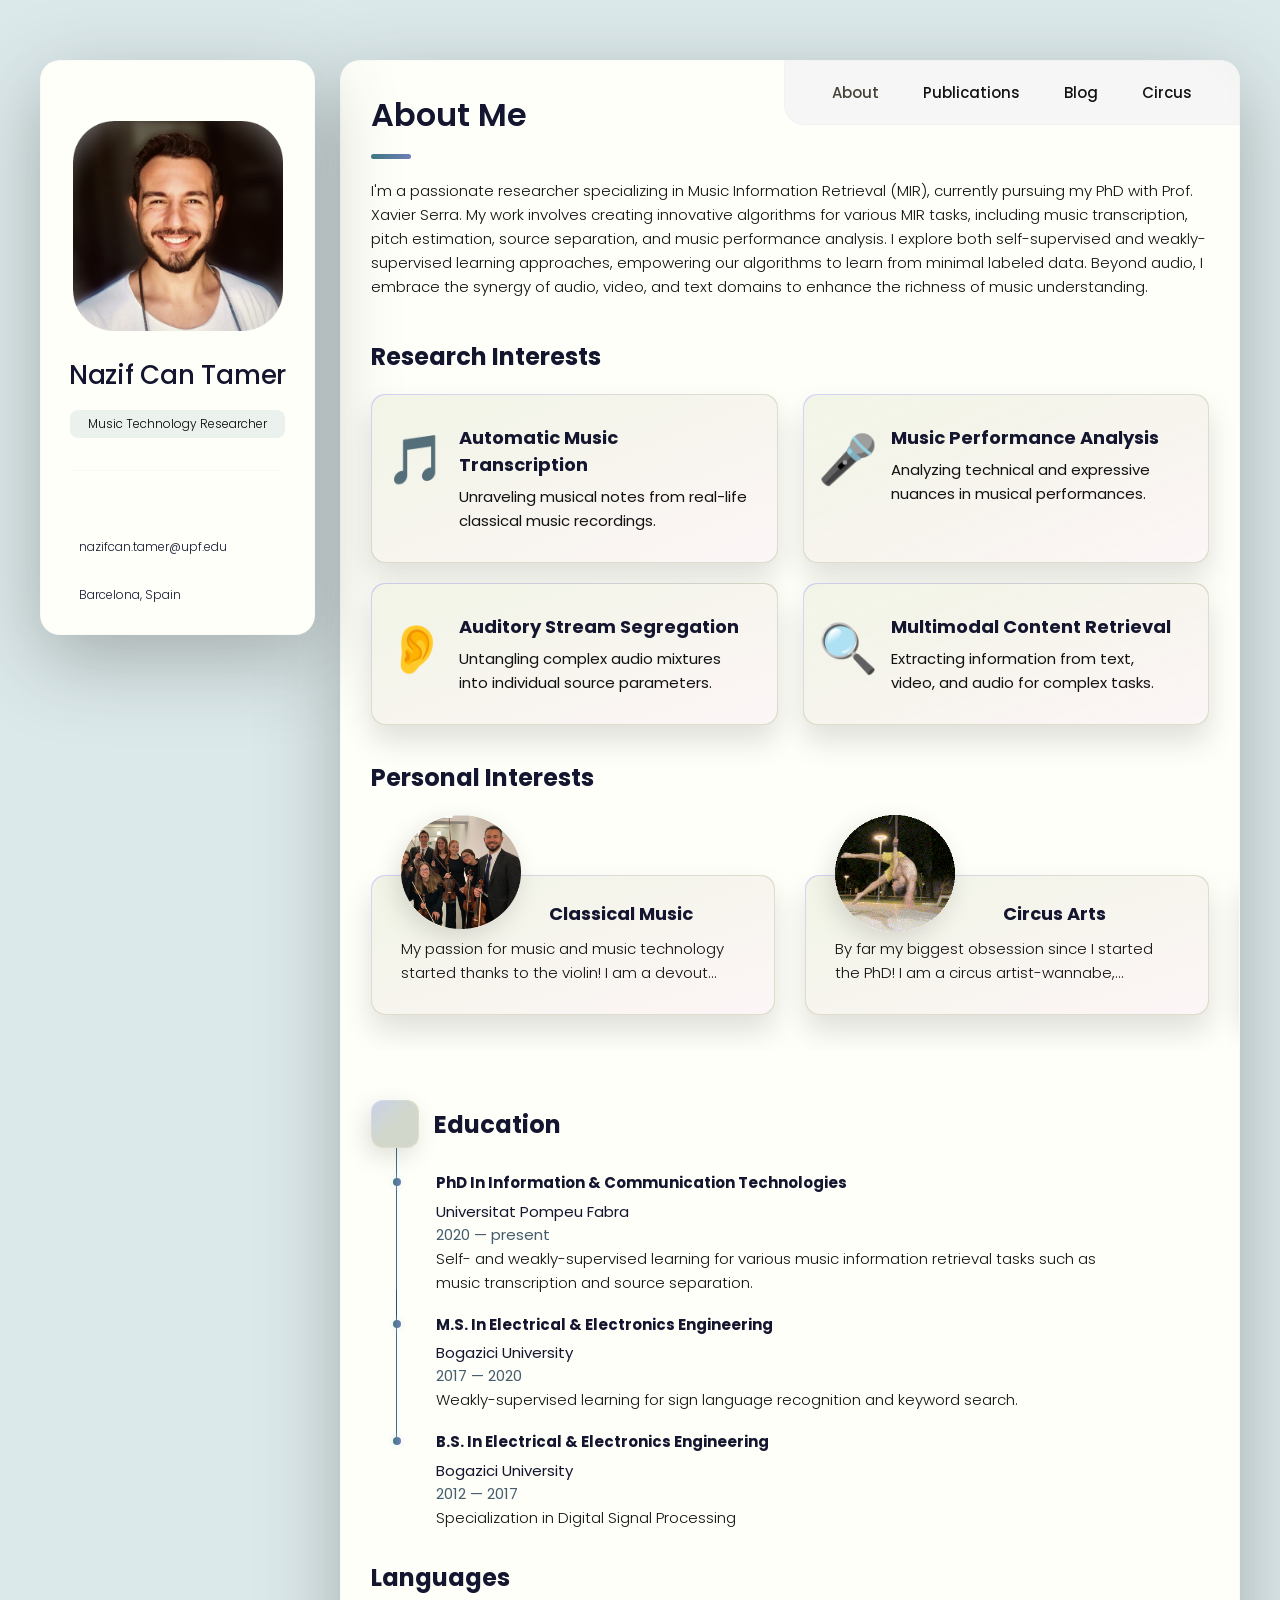
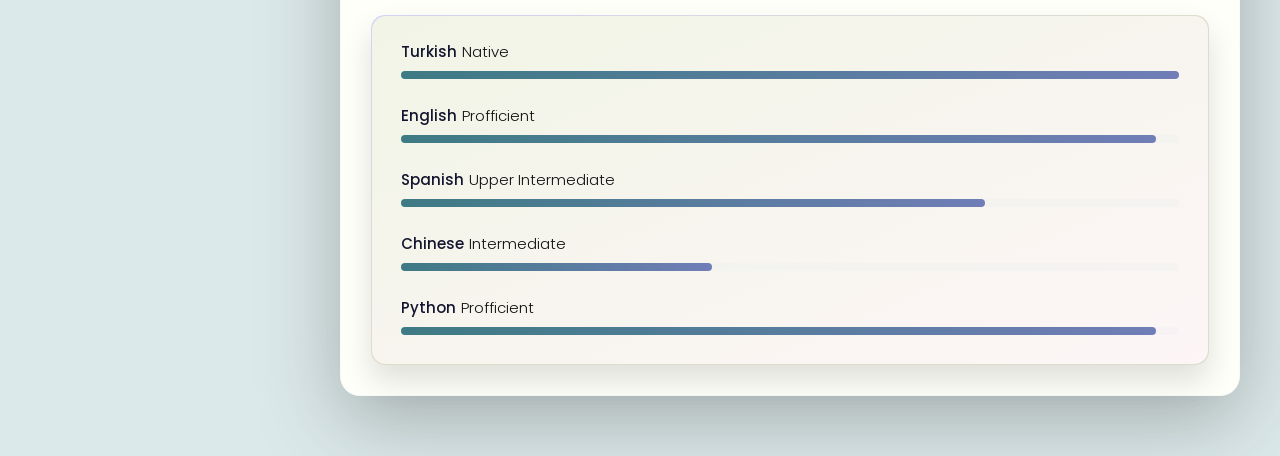
==== commit 20d855e9: "started with publications" ====
--- a/index.html
+++ b/index.html
@@ -65,34 +65,32 @@
 
         <ul class="social-list">
           <li class="social-item">
-            <a href="https://scholar.google.com/citations?user=0IQDOPgAAAAJ" class="social-link">
+            <a href="https://scholar.google.com/citations?user=0IQDOPgAAAAJ" class="social-link" title="Google Scholar">
               <ion-icon name="school" style="font-size: 32px;"></ion-icon>
             </a>
           </li>
-
+        
           <li class="social-item">
-            <a href="https://github.com/nctamer" class="social-link">
+            <a href="https://github.com/nctamer" class="social-link" title="GitHub">
               <ion-icon name="logo-github" style="font-size: 32px;"></ion-icon>
             </a>
           </li>
-
+        
           <li class="social-item">
-            <a href="https://www.linkedin.com/in/nazif-can-tamer/" class="social-link">
+            <a href="https://www.linkedin.com/in/nazif-can-tamer/" class="social-link" title="LinkedIn">
               <ion-icon name="logo-linkedin" style="font-size: 32px;"></ion-icon>
             </a>
           </li>
-
-
-
+        
           <li class="social-item">
             <a href="https://www.instagram.com/violingeniero/" class="social-link" title="Instagram">
               <ion-icon name="logo-instagram" style="font-size: 32px;"></ion-icon>
             </a>
           </li>
-
-          
-
         </ul>
+        
+
+        </ul>
 
         <div class="separator"></div>
 
@@ -101,7 +99,7 @@
           <li class="contact-item">
 
             <div class="social-link">
-              <ion-icon name="mail-outline" style="font-size: 30px;"></ion-icon>
+              <ion-icon name="mail" style="font-size: 30px;"></ion-icon>
             </div>
 
             <div class="contact-info">
@@ -113,7 +111,7 @@
           <li class="contact-item">
 
             <div class="social-link">
-              <ion-icon name="location-outline" style="font-size: 30px;"></ion-icon>
+              <ion-icon name="location" style="font-size: 30px;"></ion-icon>
             </div>
 
             <div class="contact-info">
@@ -253,7 +251,9 @@
         </section>
 
 
-        
+        <!--
+          - service
+        -->
         <section class="personal">
 
 
@@ -273,16 +273,26 @@
                 <div class="testimonials-text" data-testimonials-text>
                   <p>
                     My passion for music and music technology started thanks to the violin!
-                    I have been playing the violin and the viola in chamber music ensembles and orchestras.
+                    I am a devout chamber music enthusiast, and
+                    I have been playing the violin and the viola in various chamber music ensembles and orchestras.
+                    I used to sing in choirs as well.
 
                   </p>
-
-
-
-              <h4 class="h4 timeline-item-title">PhD in Information & Communication Technologies</h4>
-
-              <h7 class="h4 timeline-item-title">Universitat Pompeu Fabra</h7>
-
+                  <h4  style="text-align: left;" data-testimonials-title>Violinist & Violist</h4>
+                  <ul>
+                    <li><p>- UPF Chamber Orchestra, 2022-23</p></li>
+                    <li><p>- Tasplak Symphony Orch., 2019-20</p></li>
+                    <li><p>- Boston University Orch., 2015</p></li>
+                    <li><p>- Monster Game Music Orch., 2014</p></li>
+
+                  </ul>
+                  <h4  style="text-align: left;" data-testimonials-title>Choir Singer, Tenor</h4>
+                  <ul>
+                    <li><p>- UPF Choir, 2021-22</p></li>
+                    <li><p>- BUMK Classical Choir, 2017-19</p></li>
+                    <li><p>- Folia Corale, 2019</p></li>
+
+                  </ul>
 
                 </div>
 
@@ -352,6 +362,25 @@
               </div>
             </li>
 
+            <li class="testimonials-item">
+              <div class="content-card" data-testimonials-item>
+
+                <figure class="testimonials-avatar-box">
+                  <img src="./assets/images/paint-palette-artist-svgrepo-com.svg" alt="Circus" width="90" data-testimonials-avatar>
+                </figure>
+
+                <h4 class="h4 testimonials-item-title" style="text-align: center;" data-testimonials-title>Design</h4>
+
+                <div class="testimonials-text" data-testimonials-text>
+                  <p>
+                    I am very passionate about creating visually appealing content, and bringing joy and color to my boring scientific presentations!
+                    Most of the logos and illustrations of my publications and demos, including this website, are designed by me!
+                  </p>
+                </div>
+
+              </div>
+            </li>
+
           </ul>
 
         </section>
@@ -497,110 +526,6 @@
 
 
 
-
-        <!--
-          - testimonials
-        
-        <section class="testimonials">
-
-          <h3 class="h3 testimonials-title">Testimonials</h3>
-
-          <ul class="testimonials-list has-scrollbar">
-
-            <li class="testimonials-item">
-              <div class="content-card" data-testimonials-item>
-
-                <figure class="testimonials-avatar-box">
-                  <img src="./assets/images/avatar-1.png" alt="Daniel lewis" width="60" data-testimonials-avatar>
-                </figure>
-
-                <h4 class="h4 testimonials-item-title" data-testimonials-title>Daniel lewis</h4>
-
-                <div class="testimonials-text" data-testimonials-text>
-                  <p>
-                    Richard was hired to create a corporate identity. We were very pleased with the work done. She has a
-                    lot of experience
-                    and is very concerned about the needs of client. Lorem ipsum dolor sit amet, ullamcous cididt
-                    consectetur adipiscing
-                    elit, seds do et eiusmod tempor incididunt ut laborels dolore magnarels alia.
-                  </p>
-                </div>
-
-              </div>
-            </li>
-
-            <li class="testimonials-item">
-              <div class="content-card" data-testimonials-item>
-
-                <figure class="testimonials-avatar-box">
-                  <img src="./assets/images/avatar-2.png" alt="Jessica miller" width="60" data-testimonials-avatar>
-                </figure>
-
-                <h4 class="h4 testimonials-item-title" data-testimonials-title>Jessica miller</h4>
-
-                <div class="testimonials-text" data-testimonials-text>
-                  <p>
-                    Richard was hired to create a corporate identity. We were very pleased with the work done. She has a
-                    lot of experience
-                    and is very concerned about the needs of client. Lorem ipsum dolor sit amet, ullamcous cididt
-                    consectetur adipiscing
-                    elit, seds do et eiusmod tempor incididunt ut laborels dolore magnarels alia.
-                  </p>
-                </div>
-
-              </div>
-            </li>
-
-            <li class="testimonials-item">
-              <div class="content-card" data-testimonials-item>
-
-                <figure class="testimonials-avatar-box">
-                  <img src="./assets/images/avatar-3.png" alt="Emily evans" width="60" data-testimonials-avatar>
-                </figure>
-
-                <h4 class="h4 testimonials-item-title" data-testimonials-title>Emily evans</h4>
-
-                <div class="testimonials-text" data-testimonials-text>
-                  <p>
-                    Richard was hired to create a corporate identity. We were very pleased with the work done. She has a
-                    lot of experience
-                    and is very concerned about the needs of client. Lorem ipsum dolor sit amet, ullamcous cididt
-                    consectetur adipiscing
-                    elit, seds do et eiusmod tempor incididunt ut laborels dolore magnarels alia.
-                  </p>
-                </div>
-
-              </div>
-            </li>
-
-            <li class="testimonials-item">
-              <div class="content-card" data-testimonials-item>
-
-                <figure class="testimonials-avatar-box">
-                  <img src="./assets/images/avatar-4.png" alt="Henry william" width="60" data-testimonials-avatar>
-                </figure>
-
-                <h4 class="h4 testimonials-item-title" data-testimonials-title>Henry william</h4>
-
-                <div class="testimonials-text" data-testimonials-text>
-                  <p>
-                    Richard was hired to create a corporate identity. We were very pleased with the work done. She has a
-                    lot of experience
-                    and is very concerned about the needs of client. Lorem ipsum dolor sit amet, ullamcous cididt
-                    consectetur adipiscing
-                    elit, seds do et eiusmod tempor incididunt ut laborels dolore magnarels alia.
-                  </p>
-                </div>
-
-              </div>
-            </li>
-
-          </ul>
-
-        </section>
-
-
-        -->
 
         <!--
           - testimonials modal
@@ -647,256 +572,7 @@
 
 
 
-
-        <!--
-          - clients
-
-
-        <section class="clients">
-
-          <h3 class="h3 clients-title">Clients</h3>
-
-          <ul class="clients-list has-scrollbar">
-
-            <li class="clients-item">
-              <a href="#">
-                <img src="./assets/images/logo-1-color.png" alt="client logo">
-              </a>
-            </li>
-
-            <li class="clients-item">
-              <a href="#">
-                <img src="./assets/images/logo-2-color.png" alt="client logo">
-              </a>
-            </li>
-
-            <li class="clients-item">
-              <a href="#">
-                <img src="./assets/images/logo-3-color.png" alt="client logo">
-              </a>
-            </li>
-
-            <li class="clients-item">
-              <a href="#">
-                <img src="./assets/images/logo-4-color.png" alt="client logo">
-              </a>
-            </li>
-
-            <li class="clients-item">
-              <a href="#">
-                <img src="./assets/images/logo-5-color.png" alt="client logo">
-              </a>
-            </li>
-
-            <li class="clients-item">
-              <a href="#">
-                <img src="./assets/images/logo-6-color.png" alt="client logo">
-              </a>
-            </li>
-
-          </ul>
-
-        </section>
-
-                -->
-
       </article>
-
-
-
-
-
-      <!--
-        - #RESUME
-      <article class="resume" data-page="resume">
-
-        <header>
-          <h2 class="h2 article-title">Resume</h2>
-        </header>
-
-        <section class="timeline">
-
-          <div class="title-wrapper">
-            <div class="icon-box">
-              <ion-icon name="book-outline"></ion-icon>
-            </div>
-
-            <h3 class="h3">Education</h3>
-          </div>
-
-          <ol class="timeline-list">
-
-            <li class="timeline-item">
-
-              <h4 class="h4 timeline-item-title">PhD in Information & Communication Technologies</h4>
-
-              <h7 class="h4 timeline-item-title">Universitat Pompeu Fabra</h7>
-
-              <span>2020 — present</span>
-
-              <p class="timeline-text">
-                Self- and weakly-supervised learning for various music information retrieval tasks such as music transcription and source separation.
-              </p>
-
-            </li>
-
-            <li class="timeline-item">
-
-              <h4 class="h4 timeline-item-title">M.S. in Electrical & Electronics Engineering</h4>
-
-              <h7 class="h4 timeline-item-title">Bogazici University</h7>
-
-              <span>2017 — 2020</span>
-
-              <p class="timeline-text">
-                Weakly-supervised learning for sign language recognition and keyword search.
-              </p>
-
-            </li>
-
-            <li class="timeline-item">
-
-              <h4 class="h4 timeline-item-title">B.S. in Electrical & Electronics Engineering</h4>
-              <h7 class="h4 timeline-item-title">Bogazici University</h7>
-              <span>2012 — 2017</span>
-
-              <p class="timeline-text">
-                Specialization in Digital Signal Processing
-              </p>
-
-            </li>
-
-
-
-          </ol>
-
-        </section>
-
-        <section class="timeline">
-
-          <div class="title-wrapper">
-            <div class="icon-box">
-              <ion-icon name="briefcase-outline"></ion-icon>
-            </div>
-
-            <h3 class="h3">Experience</h3>
-          </div>
-
-          <ol class="timeline-list">
-
-            <li class="timeline-item">
-
-              <h4 class="h4 timeline-item-title">Creative director</h4>
-
-              <span>2015 — Present</span>
-
-              <p class="timeline-text">
-                Nemo enim ipsam voluptatem blanditiis praesentium voluptum delenit atque corrupti, quos dolores et qvuas
-                molestias
-                exceptur.
-              </p>
-
-            </li>
-
-            <li class="timeline-item">
-
-              <h4 class="h4 timeline-item-title">Art director</h4>
-
-              <span>2013 — 2015</span>
-
-              <p class="timeline-text">
-                Nemo enims ipsam voluptatem, blanditiis praesentium voluptum delenit atque corrupti, quos dolores et
-                quas molestias
-                exceptur.
-              </p>
-
-            </li>
-
-            <li class="timeline-item">
-
-              <h4 class="h4 timeline-item-title">Web designer</h4>
-
-              <span>2010 — 2013</span>
-
-              <p class="timeline-text">
-                Nemo enims ipsam voluptatem, blanditiis praesentium voluptum delenit atque corrupti, quos dolores et
-                quas molestias
-                exceptur.
-              </p>
-
-            </li>
-
-          </ol>
-
-        </section>
-
-        <section class="skill">
-
-          <h3 class="h3 skills-title">My skills</h3>
-
-          <ul class="skills-list content-card">
-
-            <li class="skills-item">
-
-              <div class="title-wrapper">
-                <h5 class="h5">Web design</h5>
-                <data value="80">80%</data>
-              </div>
-
-              <div class="skill-progress-bg">
-                <div class="skill-progress-fill" style="width: 80%;"></div>
-              </div>
-
-            </li>
-
-            <li class="skills-item">
-
-              <div class="title-wrapper">
-                <h5 class="h5">Graphic design</h5>
-                <data value="70">70%</data>
-              </div>
-
-              <div class="skill-progress-bg">
-                <div class="skill-progress-fill" style="width: 70%;"></div>
-              </div>
-
-            </li>
-
-            <li class="skills-item">
-
-              <div class="title-wrapper">
-                <h5 class="h5">Branding</h5>
-                <data value="90">90%</data>
-              </div>
-
-              <div class="skill-progress-bg">
-                <div class="skill-progress-fill" style="width: 90%;"></div>
-              </div>
-
-            </li>
-
-            <li class="skills-item">
-
-              <div class="title-wrapper">
-                <h5 class="h5">WordPress</h5>
-                <data value="50">50%</data>
-              </div>
-
-              <div class="skill-progress-bg">
-                <div class="skill-progress-fill" style="width: 50%;"></div>
-              </div>
-
-            </li>
-
-          </ul>
-
-        </section>
-
-      </article>
-      -->
-
-
-
 
 
 
@@ -923,12 +599,9 @@
             </li>
 
             <li class="filter-item">
-              <button data-filter-btn>Applications</button>
-            </li>
-
-            <li class="filter-item">
-              <button data-filter-btn>Web development</button>
-            </li>
+              <button data-filter-btn>Sign Language Recognition</button>
+            </li>
+
 
           </ul>
 
@@ -951,16 +624,13 @@
               </li>
 
               <li class="select-item">
-                <button data-select-item>Web design</button>
+                <button data-select-item>Music Information Retrieval</button>
               </li>
 
               <li class="select-item">
-                <button data-select-item>Applications</button>
+                <button data-select-item>Sign Language Recognition</button>
               </li>
 
-              <li class="select-item">
-                <button data-select-item>Web development</button>
-              </li>
 
             </ul>
 
@@ -968,21 +638,20 @@
 
           <ul class="project-list">
 
-            <li class="project-item  active" data-filter-item data-category="web development">
-              <a href="#">
+            <li class="project-item  active" data-filter-item data-category="music information retrieval">
+              <a href="https://repositori.upf.edu/bitstream/handle/10230/58121/Tamer_ism_high.pdf?sequence=1&isAllowed=y">
 
                 <figure class="project-img">
                   <div class="project-item-icon-box">
                     <ion-icon name="eye-outline"></ion-icon>
                   </div>
 
-                  <img src="./assets/images/project-1.jpg" alt="finance" loading="lazy">
-                </figure>
-
-                <h3 class="project-title">Finance</h3>
-
-                <p class="project-category">Web development</p>
-
+                  <img src="./assets/images/publications_violin2midi.png" alt="violin2midi" loading="lazy">
+                </figure>
+
+                <h3 class="project-title">High Resolution Violin Transcription using Weak Labels</h3>
+                <p class="blog-text">in Proc. ISMIR 2023</p>
+                <p class="project-category">N. C. Tamer, Y. Oezer, M. Mueller, X. Serra</p>
               </a>
             </li>
 
@@ -1139,7 +808,6 @@
 
 
 
-
       <!--
         - #BLOG
       -->
@@ -1327,8 +995,6 @@
         </section>
 
       </article>
-
-
 
 
 
@@ -1381,9 +1047,6 @@
 
 
 
-
-
-
   <!--
     - custom js link
   -->
--- a/assets/css/style.css
+++ b/assets/css/style.css
@@ -121,7 +121,7 @@
 
   --light-gray: hsl(0, 0%, 7%); /* navbar not highlighted */
   --light-gray-70: hsla(202, 70%, 27%, 0.829); /* navbar highlighted */
-  --navbar-bg: hsla(180, 15%, 94%, 0.562);
+  --navbar-bg: hsla(180, 8%, 95%, 0.698);
 
   --bittersweet-shimmer: hsl(0, 43%, 51%);
 
@@ -322,7 +322,7 @@
 }
 
 .has-scrollbar::-webkit-scrollbar-thumb {
-  background: var(--orange-yellow-crayola);
+  background: var(--bg-gradient-yellow-2);
   border-radius: 5px;
 }
 
@@ -500,7 +500,11 @@
 
 .social-item .social-link:hover { color: var(--light-gray); }
 
-
+.social-text {
+  font-size: 0.5em;
+  vertical-align: middle;
+  margin-left: 10px;
+}
 
 
 
@@ -596,7 +600,7 @@
 
 .service-icon-box { margin-bottom: 10px; }
 
-.service-icon-box img { margin: 1px; }
+.service-icon-box img { margin: auto; }
 
 .service-content-box { text-align: center; }
 
@@ -654,7 +658,7 @@
   line-height: 1.6;
   display: -webkit-box;
   line-clamp: 4;
-  -webkit-line-clamp: 4;
+  -webkit-line-clamp: 2;
   -webkit-box-orient: vertical;
   overflow: hidden;
 }
@@ -1080,6 +1084,10 @@
 
 
 
+.section-gap {
+  margin-bottom: 50px;
+}
+
 
 
 /*-----------------------------------*\
@@ -1161,9 +1169,11 @@
 
 .blog-text {
   color: var(--light-gray);
-  font-size: var(--fs-6);
+  font-size: var(--fs-7);
   font-weight: var(--fw-300);
   line-height: 1.6;
+  font-style: italic; /* Make the text italic */
+  margin-left: 10px; 
 }
 
 
@@ -1453,7 +1463,9 @@
 
   .service-icon-box {
     margin-bottom: 0;
-    margin-top: 5px;
+    margin-top: 0px;
+    margin-left: -15px;
+    margin-right: -5px;
   }
 
   .service-content-box { text-align: left; }
@@ -1488,8 +1500,8 @@
   }
 
   .testimonials-text {
-    line-clamp: 5;
-    -webkit-line-clamp: 5;
+    line-clamp: 2;
+    -webkit-line-clamp: 2;
   }
 
   /* testimonials modal */
@@ -1797,7 +1809,7 @@
    * PORTFOLIO
    */
 
-  .project-list { grid-template-columns: repeat(3, 1fr); }
+  .project-list { grid-template-columns: repeat(2, 1fr); } /* BY ME: I have changed this to two! */
 
 
 
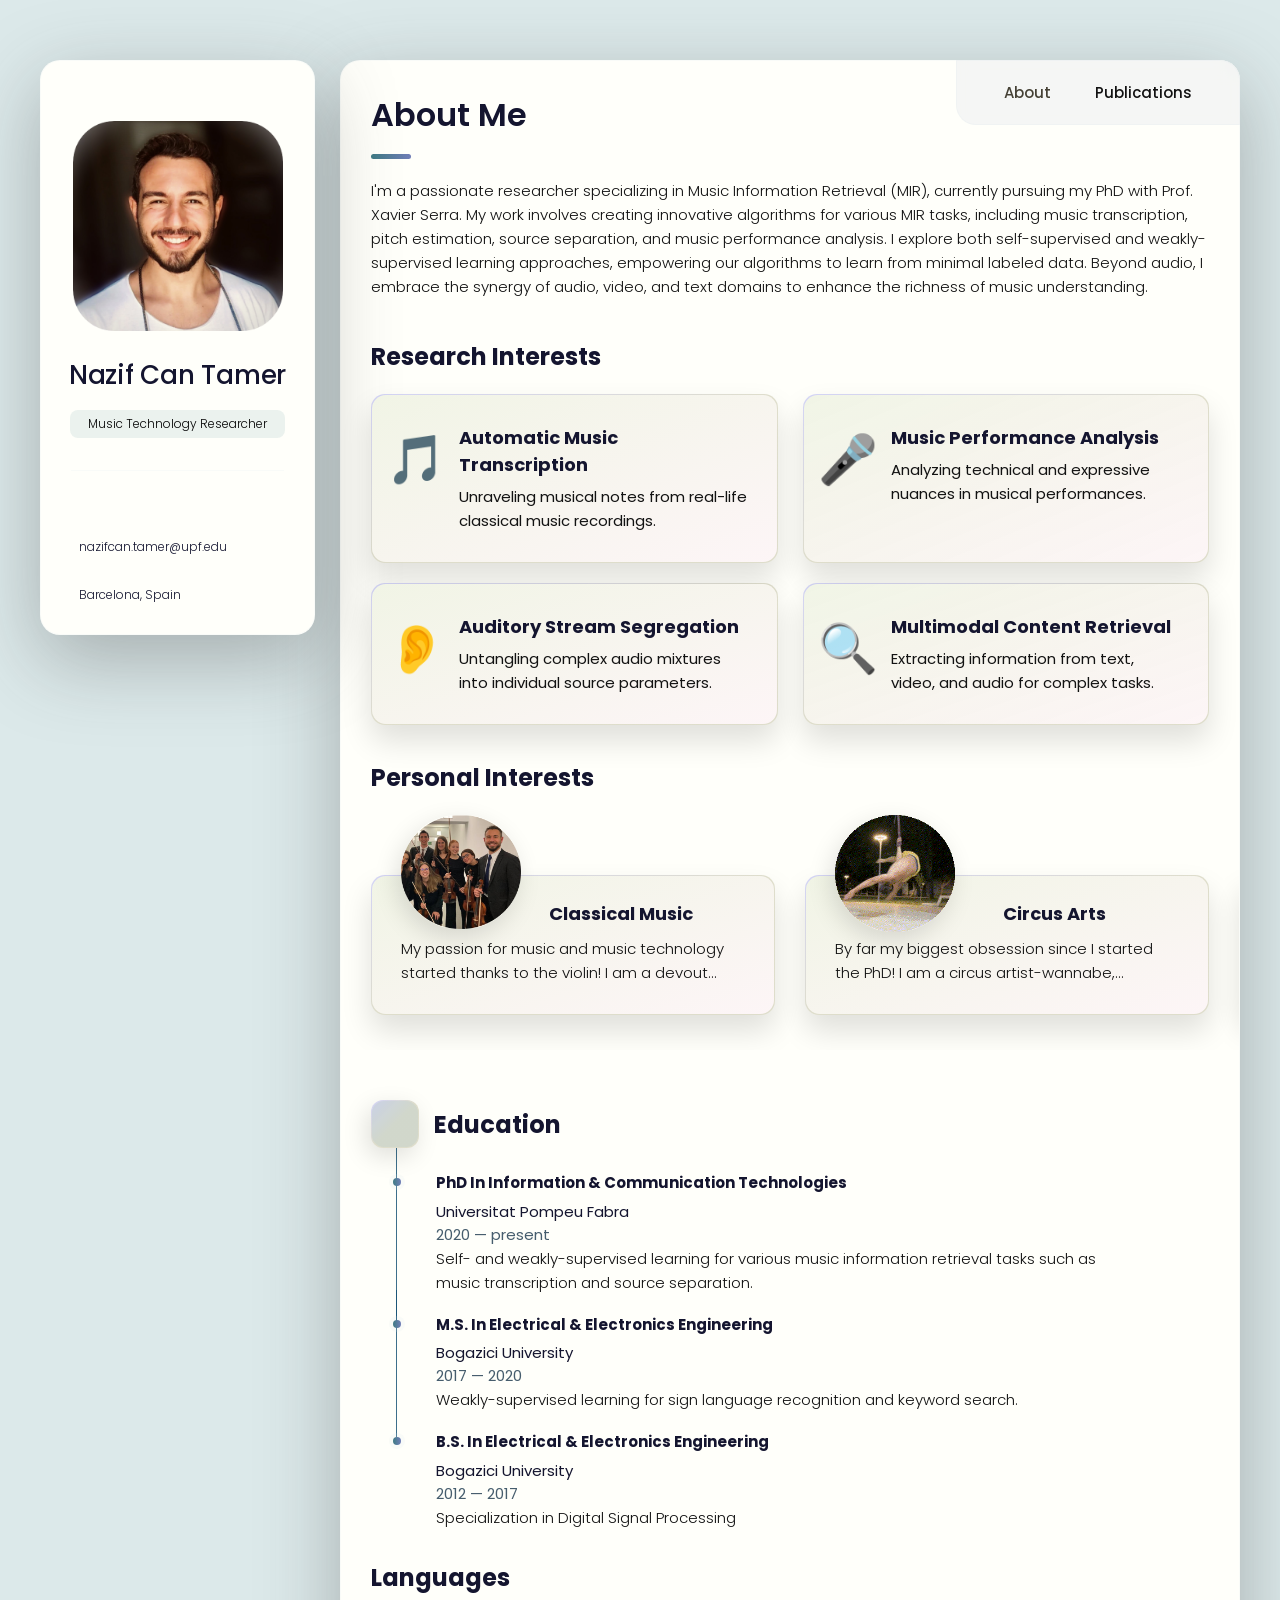
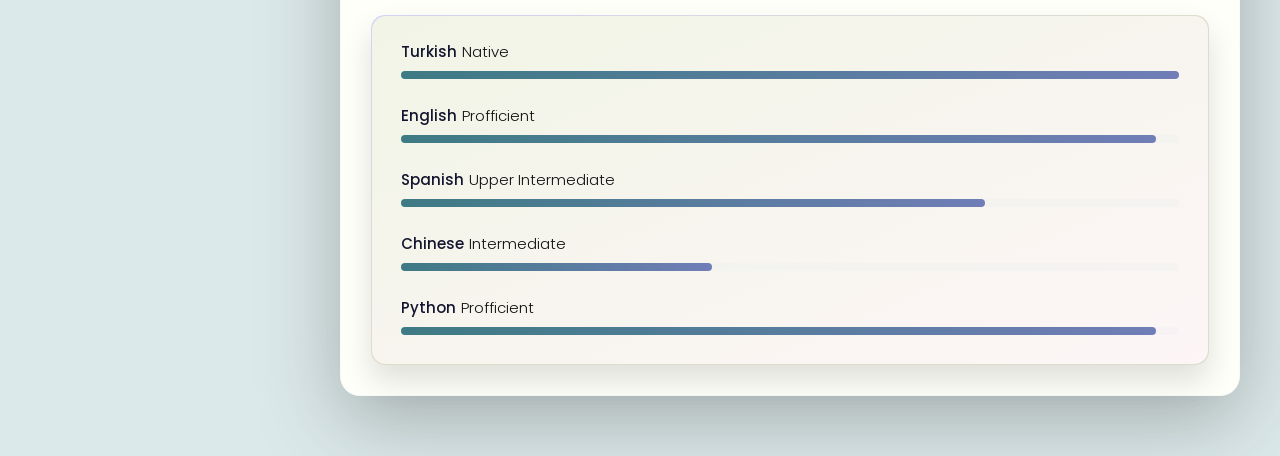
==== commit 21b2303b: "almost finished with publications! Correct the links, Add Pedro's demos Add two more papers" ====
--- a/index.html
+++ b/index.html
@@ -153,14 +153,7 @@
             <li class="navbar-item">
                 <button class="navbar-link" data-nav-link>Publications</button>
             </li>
-    
-            <li class="navbar-item">
-                <button class="navbar-link" data-nav-link>Blog</button>
-            </li>
-    
-            <li class="navbar-item">
-                <button class="navbar-link" data-nav-link>Circus</button>
-            </li>
+
         </ul>
     </nav>
 
@@ -638,6 +631,7 @@
 
           <ul class="project-list">
 
+
             <li class="project-item  active" data-filter-item data-category="music information retrieval">
               <a href="https://repositori.upf.edu/bitstream/handle/10230/58121/Tamer_ism_high.pdf?sequence=1&isAllowed=y">
 
@@ -646,158 +640,218 @@
                     <ion-icon name="eye-outline"></ion-icon>
                   </div>
 
-                  <img src="./assets/images/publications_violin2midi.png" alt="violin2midi" loading="lazy">
+                  <img src="./assets/images/publications_violin2midi.jpg" alt="violin2midi" loading="lazy">
                 </figure>
 
                 <h3 class="project-title">High Resolution Violin Transcription using Weak Labels</h3>
                 <p class="blog-text">in Proc. ISMIR 2023</p>
                 <p class="project-category">N. C. Tamer, Y. Oezer, M. Mueller, X. Serra</p>
               </a>
-            </li>
-
-            <li class="project-item  active" data-filter-item data-category="web development">
-              <a href="#">
+
+              <div class="text-box">
+                <a href="https://colab.research.google.com/github/MTG/violin-transcription/blob/main/demo.ipynb" class="social-link" title="Google Colab Demo">
+                  <div class="flex-container">
+                    <ion-icon name="play-circle-outline"></ion-icon>
+                    <h3 class="project-title">Demo</h3>
+                  </div>
+                </a>
+              </div>
+              <div class="text-box">
+                <a href="https://github.com/MTG/violin-transcription/" class="social-link" title="Open on GitHub">
+                  <div class="flex-container">
+                    <ion-icon name="code-outline"></ion-icon>
+                    <h3 class="project-title">Code</h3>
+                  </div>
+                </a>
+              </div>
+              <div class="text-box">
+                <a href="https://github.com/MTG/violin-transcription/tree/main/dataset" class="social-link" title="Download Dataset">
+                  <div class="flex-container">
+                    <ion-icon name="download-outline"></ion-icon>
+                    <h3 class="project-title">Dataset</h3>
+                  </div>
+                </a>
+              </div>
+            </li>
+
+
+            <li class="project-item  active" data-filter-item data-category="music information retrieval">
+              <a href="https://repositori.upf.edu/bitstream/handle/10230/58121/Tamer_ism_high.pdf?sequence=1&isAllowed=y">
 
                 <figure class="project-img">
                   <div class="project-item-icon-box">
                     <ion-icon name="eye-outline"></ion-icon>
                   </div>
 
-                  <img src="./assets/images/project-2.png" alt="orizon" loading="lazy">
-                </figure>
-
-                <h3 class="project-title">Orizon</h3>
-
-                <p class="project-category">Web development</p>
-
+                  <img src="./assets/images/publications_tape.jpg" alt="tape" loading="lazy">
+                </figure>
+
+                <h3 class="project-title">TAPE: An End-to-End Timbre-Aware Pitch Estimator</h3>
+                <p class="blog-text">in Proc. ICASSP 2023</p>
+                <p class="project-category">N. C. Tamer, Y. Oezer, M. Mueller, X. Serra</p>
               </a>
-            </li>
-
-            <li class="project-item  active" data-filter-item data-category="web design">
-              <a href="#">
+              <div class="text-box">
+                <a href="https://colab.research.google.com/github/MTG/tape/blob/main/colab_demo.ipynb" class="social-link" title="Google Colab Demo">
+                  <div class="flex-container">
+                    <ion-icon name="play-circle-outline"></ion-icon>
+                    <h3 class="project-title">Demo</h3>
+                  </div>
+                </a>
+              </div>
+              <div class="text-box">
+                <a href="https://github.com/MTG/tape" class="social-link" title="Open on GitHub">
+                  <div class="flex-container">
+                    <ion-icon name="code-outline"></ion-icon>
+                    <h3 class="project-title">Code</h3>
+                  </div>
+                </a>
+              </div>
+              <div class="text-box">
+                <a href="https://zenodo.org/records/7316714" class="social-link" title="Download Dataset">
+                  <div class="flex-container">
+                    <ion-icon name="download-outline"></ion-icon>
+                    <h3 class="project-title">Dataset</h3>
+                  </div>
+                </a>
+              </div>
+            </li>
+
+
+
+
+
+
+
+            <li class="project-item  active" data-filter-item data-category="music information retrieval">
+              <a href="https://repositori.upf.edu/bitstream/handle/10230/58121/Tamer_ism_high.pdf?sequence=1&isAllowed=y">
 
                 <figure class="project-img">
                   <div class="project-item-icon-box">
                     <ion-icon name="eye-outline"></ion-icon>
                   </div>
 
-                  <img src="./assets/images/project-3.jpg" alt="fundo" loading="lazy">
-                </figure>
-
-                <h3 class="project-title">Fundo</h3>
-
-                <p class="project-category">Web design</p>
-
+                  <img src="./assets/images/publications_violinetudes.jpg" alt="tape" loading="lazy">
+                </figure>
+
+                <h3 class="project-title">Violin Etudes: A Comprehensive Dataset for f0 Estimation and Performance Analysis</h3>
+                <p class="blog-text">in Proc. ISMIR 2022</p>
+                <p class="project-category">N. C. Tamer, P. Ramoneda, X. Serra</p>
               </a>
-            </li>
-
-            <li class="project-item  active" data-filter-item data-category="applications">
-              <a href="#">
+              <div class="text-box">
+                <a href="https://colab.research.google.com/github/nctamer/violin-etudes/blob/main/ViolinEtudesYouTubeAccess.ipynb" class="social-link" title="Google Colab Demo for YouTube Access">
+                  <div class="flex-container">
+                    <ion-icon name="play-circle-outline"></ion-icon>
+                    <h3 class="project-title">Demo</h3>
+                  </div>
+                </a>
+              </div>
+              <div class="text-box">
+                <a href="https://github.com/nctamer/constrained-harmonic-resynthesis" class="social-link" title="Code for Constrained Harmonic Resynthesis on GitHub">
+                  <div class="flex-container">
+                    <ion-icon name="code-outline"></ion-icon>
+                    <h3 class="project-title">Code</h3>
+                  </div>
+                </a>
+              </div>
+              <div class="text-box">
+                <a href="https://zenodo.org/records/7316714" class="social-link" title="Download Dataset">
+                  <div class="flex-container">
+                    <ion-icon name="download-outline"></ion-icon>
+                    <h3 class="project-title">Dataset</h3>
+                  </div>
+                </a>
+              </div>
+            </li>
+
+
+
+            <li class="project-item  active" data-filter-item data-category="music information retrieval">
+              <a href="https://repositori.upf.edu/bitstream/handle/10230/53378/Serra_ica_scor.pdf?sequence=1">
 
                 <figure class="project-img">
                   <div class="project-item-icon-box">
                     <ion-icon name="eye-outline"></ion-icon>
                   </div>
 
-                  <img src="./assets/images/project-4.png" alt="brawlhalla" loading="lazy">
-                </figure>
-
-                <h3 class="project-title">Brawlhalla</h3>
-
-                <p class="project-category">Applications</p>
-
+                  <img src="./assets/images/publications_pedro_fingering.jpg" alt="fingering" loading="lazy">
+                </figure>
+
+                <h3 class="project-title">Score Difficulty Analysis for Piano Performance Education based on Fingering</h3>
+                <p class="blog-text">in Proc. ICASSP 2022</p>
+                <p class="project-category">P. Ramoneda, N. C. Tamer, V. Eremenko, X. Serra, M. Miron</p>
               </a>
             </li>
 
-            <li class="project-item  active" data-filter-item data-category="web design">
-              <a href="#">
+            
+            <li class="project-item  active" data-filter-item data-category="music information retrieval">
+              <a href="https://www.sciencedirect.com/science/article/pii/S0957417423022789?via%3Dihub">
 
                 <figure class="project-img">
                   <div class="project-item-icon-box">
                     <ion-icon name="eye-outline"></ion-icon>
                   </div>
 
-                  <img src="./assets/images/project-5.png" alt="dsm." loading="lazy">
-                </figure>
-
-                <h3 class="project-title">DSM.</h3>
-
-                <p class="project-category">Web design</p>
-
+                  <img src="./assets/images/publications_pedro_combine.jpg" alt="combine" loading="lazy">
+                </figure>
+
+                <h3 class="project-title">Combining piano performance dimensions for score difficulty classificationg</h3>
+                <p class="blog-text">in Journal of Expert Systems with Applications 2024</p>
+                <p class="project-category">P. Ramoneda, D. Jeong, V. Eremenko, N. C. Tamer, M. Miron, X. Serra</p>
               </a>
             </li>
 
-            <li class="project-item  active" data-filter-item data-category="web design">
-              <a href="#">
+
+            <li class="project-item  active" data-filter-item data-category="sign language recognition">
+              <a href="https://www.sciencedirect.com/science/article/pii/S0957417423022789?via%3Dihub">
 
                 <figure class="project-img">
                   <div class="project-item-icon-box">
                     <ion-icon name="eye-outline"></ion-icon>
                   </div>
 
-                  <img src="./assets/images/project-6.png" alt="metaspark" loading="lazy">
-                </figure>
-
-                <h3 class="project-title">MetaSpark</h3>
-
-                <p class="project-category">Web design</p>
-
+                  <img src="./assets/images/publications_crosskws.jpg" alt="combine" loading="lazy">
+                </figure>
+
+                <h3 class="project-title">Cross-Language Keyword Search for Sign Language</h3>
+                <p class="blog-text">in LREC Sign Language workshop 2020</p>
+                <p class="project-category">N. C. Tamer, M. Saraclar</p>
               </a>
             </li>
 
-            <li class="project-item  active" data-filter-item data-category="web development">
-              <a href="#">
+            <li class="project-item  active" data-filter-item data-category="sign language recognition">
+              <a href="https://www.sciencedirect.com/science/article/pii/S0957417423022789?via%3Dihub">
 
                 <figure class="project-img">
                   <div class="project-item-icon-box">
                     <ion-icon name="eye-outline"></ion-icon>
                   </div>
 
-                  <img src="./assets/images/project-7.png" alt="summary" loading="lazy">
-                </figure>
-
-                <h3 class="project-title">Summary</h3>
-
-                <p class="project-category">Web development</p>
-
+                  <img src="./assets/images/publications_kws.jpg" alt="combine" loading="lazy">
+                </figure>
+
+                <h3 class="project-title">Keyword Search for Sign Language</h3>
+                <p class="blog-text">in ICASSP 2020</p>
+                <p class="project-category">N. C. Tamer, M. Saraclar</p>
               </a>
             </li>
 
-            <li class="project-item  active" data-filter-item data-category="applications">
-              <a href="#">
+            <li class="project-item  active" data-filter-item data-category="sign language recognition">
+              <a href="https://www.sciencedirect.com/science/article/pii/S0957417423022789?via%3Dihub">
 
                 <figure class="project-img">
                   <div class="project-item-icon-box">
                     <ion-icon name="eye-outline"></ion-icon>
                   </div>
 
-                  <img src="./assets/images/project-8.jpg" alt="task manager" loading="lazy">
-                </figure>
-
-                <h3 class="project-title">Task Manager</h3>
-
-                <p class="project-category">Applications</p>
-
+                  <img src="./assets/images/publications_handkws.jpg" alt="combine" loading="lazy">
+                </figure>
+
+                <h3 class="project-title">Improving Keyword Search Performance in Sign Language with Hand Shape Features</h3>
+                <p class="blog-text">in ECCV 2020 Workshop</p>
+                <p class="project-category">N. C. Tamer, M. Saraclar</p>
               </a>
             </li>
 
-            <li class="project-item  active" data-filter-item data-category="web development">
-              <a href="#">
-
-                <figure class="project-img">
-                  <div class="project-item-icon-box">
-                    <ion-icon name="eye-outline"></ion-icon>
-                  </div>
-
-                  <img src="./assets/images/project-9.png" alt="arrival" loading="lazy">
-                </figure>
-
-                <h3 class="project-title">Arrival</h3>
-
-                <p class="project-category">Web development</p>
-
-              </a>
-            </li>
 
           </ul>
 
@@ -805,241 +859,6 @@
 
       </article>
 
-
-
-
-      <!--
-        - #BLOG
-      -->
-
-      <article class="blog" data-page="blog">
-
-        <header>
-          <h2 class="h2 article-title">Blog</h2>
-        </header>
-
-        <section class="blog-posts">
-
-          <ul class="blog-posts-list">
-
-            <li class="blog-post-item">
-              <a href="#">
-
-                <figure class="blog-banner-box">
-                  <img src="./assets/images/blog-1.jpg" alt="Design conferences in 2022" loading="lazy">
-                </figure>
-
-                <div class="blog-content">
-
-                  <div class="blog-meta">
-                    <p class="blog-category">Design</p>
-
-                    <span class="dot"></span>
-
-                    <time datetime="2022-02-23">Fab 23, 2022</time>
-                  </div>
-
-                  <h3 class="h3 blog-item-title">Design conferences in 2022</h3>
-
-                  <p class="blog-text">
-                    Veritatis et quasi architecto beatae vitae dicta sunt, explicabo.
-                  </p>
-
-                </div>
-
-              </a>
-            </li>
-
-            <li class="blog-post-item">
-              <a href="#">
-
-                <figure class="blog-banner-box">
-                  <img src="./assets/images/blog-2.jpg" alt="Best fonts every designer" loading="lazy">
-                </figure>
-
-                <div class="blog-content">
-
-                  <div class="blog-meta">
-                    <p class="blog-category">Design</p>
-
-                    <span class="dot"></span>
-
-                    <time datetime="2022-02-23">Fab 23, 2022</time>
-                  </div>
-
-                  <h3 class="h3 blog-item-title">Best fonts every designer</h3>
-
-                  <p class="blog-text">
-                    Sed ut perspiciatis, nam libero tempore, cum soluta nobis est eligendi.
-                  </p>
-
-                </div>
-
-              </a>
-            </li>
-
-            <li class="blog-post-item">
-              <a href="#">
-
-                <figure class="blog-banner-box">
-                  <img src="./assets/images/blog-3.jpg" alt="Design digest #80" loading="lazy">
-                </figure>
-
-                <div class="blog-content">
-
-                  <div class="blog-meta">
-                    <p class="blog-category">Design</p>
-
-                    <span class="dot"></span>
-
-                    <time datetime="2022-02-23">Fab 23, 2022</time>
-                  </div>
-
-                  <h3 class="h3 blog-item-title">Design digest #80</h3>
-
-                  <p class="blog-text">
-                    Excepteur sint occaecat cupidatat no proident, quis nostrum exercitationem ullam corporis suscipit.
-                  </p>
-
-                </div>
-
-              </a>
-            </li>
-
-            <li class="blog-post-item">
-              <a href="#">
-
-                <figure class="blog-banner-box">
-                  <img src="./assets/images/blog-4.jpg" alt="UI interactions of the week" loading="lazy">
-                </figure>
-
-                <div class="blog-content">
-
-                  <div class="blog-meta">
-                    <p class="blog-category">Design</p>
-
-                    <span class="dot"></span>
-
-                    <time datetime="2022-02-23">Fab 23, 2022</time>
-                  </div>
-
-                  <h3 class="h3 blog-item-title">UI interactions of the week</h3>
-
-                  <p class="blog-text">
-                    Enim ad minim veniam, consectetur adipiscing elit, quis nostrud exercitation ullamco laboris nisi.
-                  </p>
-
-                </div>
-
-              </a>
-            </li>
-
-            <li class="blog-post-item">
-              <a href="#">
-
-                <figure class="blog-banner-box">
-                  <img src="./assets/images/blog-5.jpg" alt="The forgotten art of spacing" loading="lazy">
-                </figure>
-
-                <div class="blog-content">
-
-                  <div class="blog-meta">
-                    <p class="blog-category">Design</p>
-
-                    <span class="dot"></span>
-
-                    <time datetime="2022-02-23">Fab 23, 2022</time>
-                  </div>
-
-                  <h3 class="h3 blog-item-title">The forgotten art of spacing</h3>
-
-                  <p class="blog-text">
-                    Maxime placeat, sed do eiusmod tempor incididunt ut labore et dolore magna aliqua.
-                  </p>
-
-                </div>
-
-              </a>
-            </li>
-
-            <li class="blog-post-item">
-              <a href="#">
-
-                <figure class="blog-banner-box">
-                  <img src="./assets/images/blog-6.jpg" alt="Design digest #79" loading="lazy">
-                </figure>
-
-                <div class="blog-content">
-
-                  <div class="blog-meta">
-                    <p class="blog-category">Design</p>
-
-                    <span class="dot"></span>
-
-                    <time datetime="2022-02-23">Fab 23, 2022</time>
-                  </div>
-
-                  <h3 class="h3 blog-item-title">Design digest #79</h3>
-
-                  <p class="blog-text">
-                    Optio cumque nihil impedit uo minus quod maxime placeat, velit esse cillum.
-                  </p>
-
-                </div>
-
-              </a>
-            </li>
-
-          </ul>
-
-        </section>
-
-      </article>
-
-
-
-      <!--
-        - #CONTACT
-      -->
-
-      <article class="contact" data-page="contact">
-
-        <header>
-          <h2 class="h2 article-title">Contact</h2>
-        </header>
-
-        <section class="mapbox" data-mapbox>
-          <figure>
-            <iframe
-              src="https://www.google.com/maps/embed?pb=!1m18!1m12!1m3!1d199666.5651251294!2d-121.58334177520186!3d38.56165006739519!2m3!1f0!2f0!3f0!3m2!1i1024!2i768!4f13.1!3m3!1m2!1s0x809ac672b28397f9%3A0x921f6aaa74197fdb!2sSacramento%2C%20CA%2C%20USA!5e0!3m2!1sen!2sbd!4v1647608789441!5m2!1sen!2sbd"
-              width="400" height="300" loading="lazy"></iframe>
-          </figure>
-        </section>
-
-        <section class="contact-form">
-
-          <h3 class="h3 form-title">Contact Form</h3>
-
-          <form action="#" class="form" data-form>
-
-            <div class="input-wrapper">
-              <input type="text" name="fullname" class="form-input" placeholder="Full name" required data-form-input>
-
-              <input type="email" name="email" class="form-input" placeholder="Email address" required data-form-input>
-            </div>
-
-            <textarea name="message" class="form-input" placeholder="Your Message" required data-form-input></textarea>
-
-            <button class="form-btn" type="submit" disabled data-form-btn>
-              <ion-icon name="paper-plane"></ion-icon>
-              <span>Send Message</span>
-            </button>
-
-          </form>
-
-        </section>
-
-      </article>
 
     </div>
 
--- a/assets/css/style.css
+++ b/assets/css/style.css
@@ -87,6 +87,8 @@
   );
 
 
+
+
   --bg-gradient-yellow-1: linear-gradient(
     to bottom right, 
     hsl(219, 72%, 65%) 0%, 
@@ -159,6 +161,15 @@
   --shadow-4: 0 25px 50px hsla(0, 9%, 10%, 0.048);
   --shadow-5: 0 24px 80px hsla(0, 0%, 23%, 0.349);
 
+
+  /* publication items
+  */
+  --publication-desc: linear-gradient( /* Description of content*/
+  to top left, 
+  hsla(180, 71%, 53%, 0.078) 0%, 
+  hsla(259, 89%, 85%, 0.186) 50%
+  );
+  --shadow-publication: 0 6px 36px hsla(178, 18%, 32%, 0.349); /* publication shadow */
   /**
    * transition
    */
@@ -220,6 +231,41 @@
 /*-----------------------------------*\
   #REUSED STYLE
 \*-----------------------------------*/
+
+.flex-container {
+  display: flex;
+  align-items: center;
+}
+
+.flex-container ion-icon {
+  margin-right: 3px;
+}
+
+.text-box {
+  position: relative;
+  background: var(--border-gradient-onyx);
+  border-radius: 8px;
+  padding: 10px;
+  display: inline-block;
+  font-size: 16px;
+  color: var(--orange-yellow-crayola);
+  box-shadow: var(--shadow-1);
+  z-index: 1;
+  margin: 10px; /* Add padding before and after the box */
+}
+
+.text-box::before {
+  content: "";
+  position: absolute;
+  inset: 1px;
+  background: var(--eerie-black-1);
+  border-radius: inherit;
+  z-index: -1;
+}
+
+.text-box:hover {
+  background-color: hsla(184, 25%, 39%, 0.401);;
+}
 
 .sidebar,
 article {
@@ -1000,6 +1046,21 @@
 .project-item.active {
   display: block;
   animation: scaleUp 0.25s ease forwards;
+  background: var(--publication-desc);
+  height: 100%;
+  border-radius: 16px;
+  box-shadow: var(--shadow-publication);
+}
+
+.content-card {
+  position: relative;
+  background: var(--border-gradient-onyx);
+  padding: 15px;
+  padding-top: 45px;
+  border-radius: 14px;
+  
+  cursor: pointer;
+  z-index: 1;
 }
 
 @keyframes scaleUp {
@@ -1033,25 +1094,29 @@
 .project-item > a:hover .project-img::before { background: hsla(0, 0%, 0%, 0.5); }
 
 .project-item-icon-box {
-  --scale: 0.8;
-
-  background: var(--jet);
-  color: var(--orange-yellow-crayola);
+  --scale: 2.8;
+
+  color: hsla(193, 100%, 88%, 0.553);;
   position: absolute;
   top: 50%;
   left: 50%;
   transform: translate(-50%, -50%) scale(var(--scale));
-  font-size: 20px;
-  padding: 18px;
-  border-radius: 12px;
+  font-size: 40px;
   opacity: 0;
   z-index: 1;
   transition: var(--transition-1);
 }
 
-.project-item > a:hover .project-item-icon-box {
+.project-item > a:hover .project-item-icon-box { /* BY ME: This is only for hover, do not touch! */
   --scale: 1;
   opacity: 1;
+}
+
+.blog-post-item > a {
+  position: relative;
+
+  border-radius: 16px;
+  z-index: 1;
 }
 
 .project-item-icon-box ion-icon { --ionicon-stroke-width: 50px; }
@@ -1063,7 +1128,7 @@
   transition: var(--transition-1);
 }
 
-.project-item > a:hover img { transform: scale(1.1); }
+.project-item > a:hover img { transform: scale(1.2); } /* BY ME: I have changed the hover rescaling! */
 
 .project-title,
 .project-category { margin-left: 10px; }
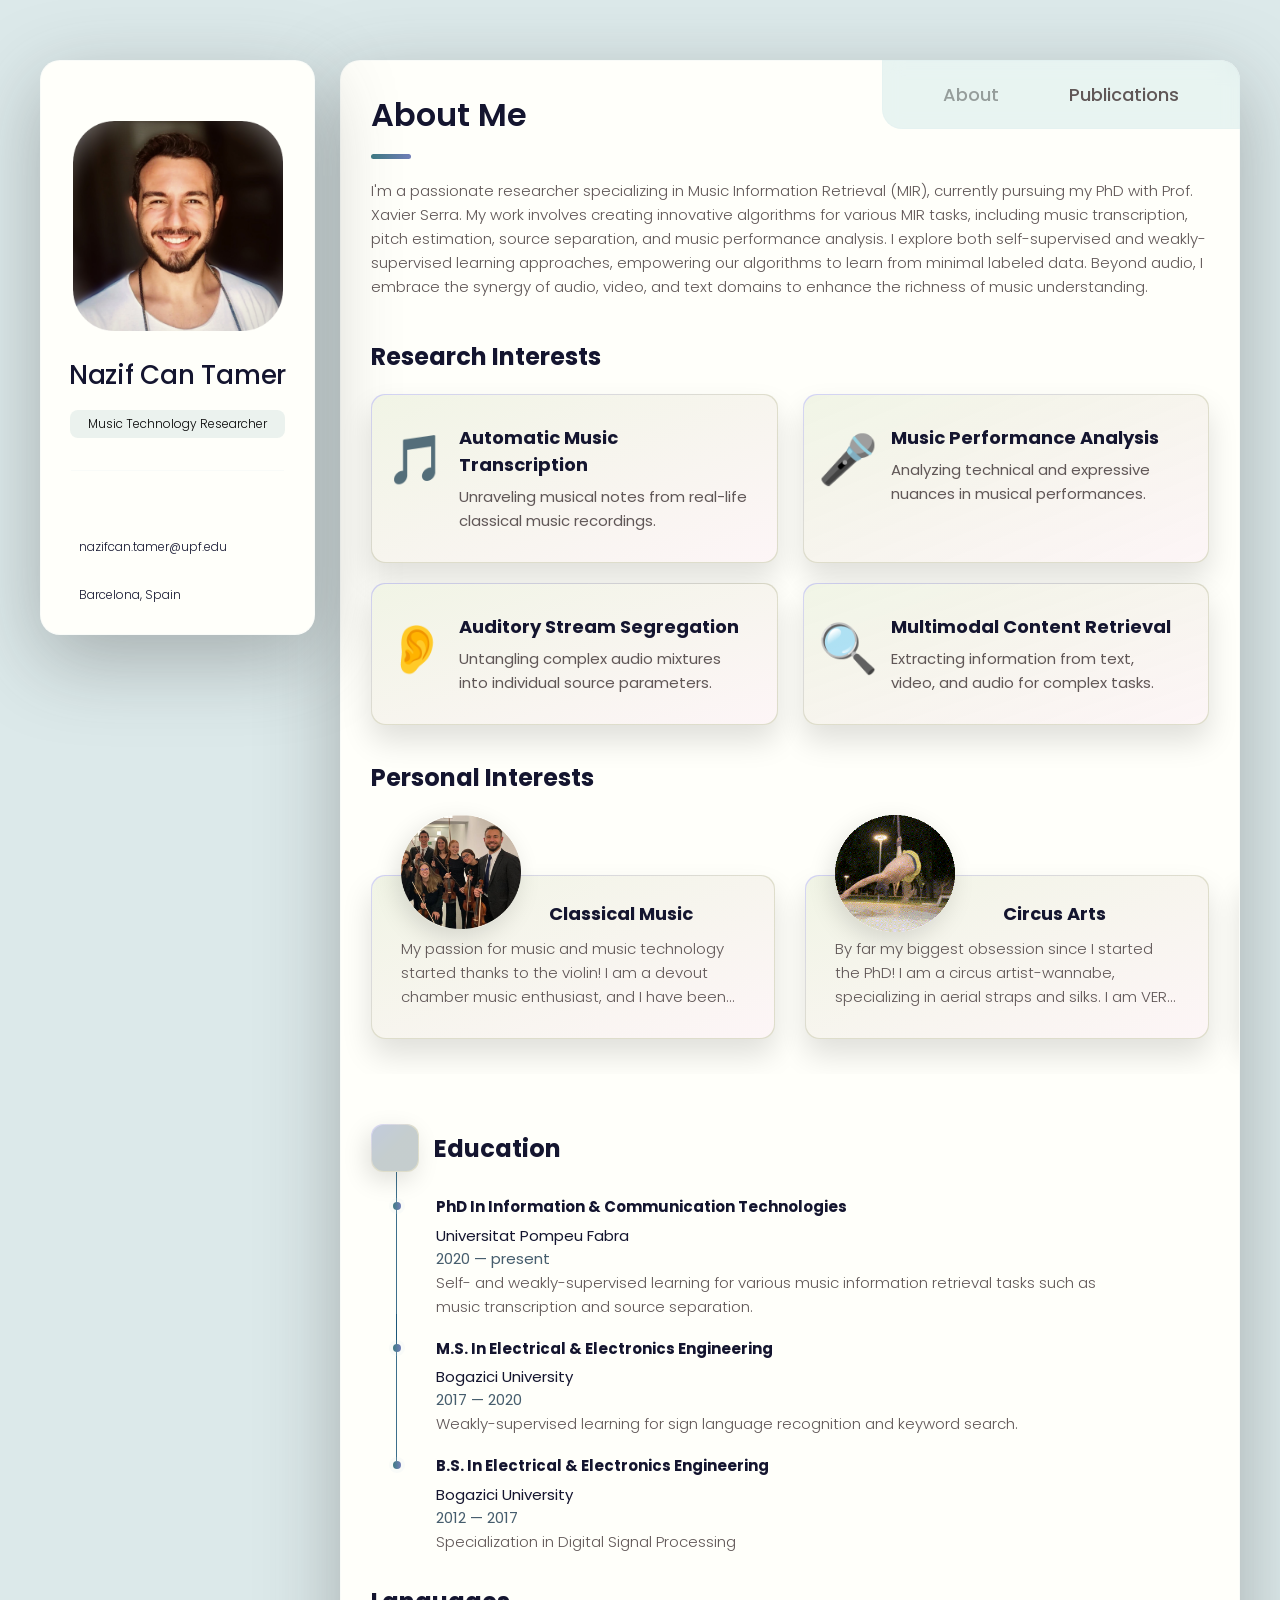
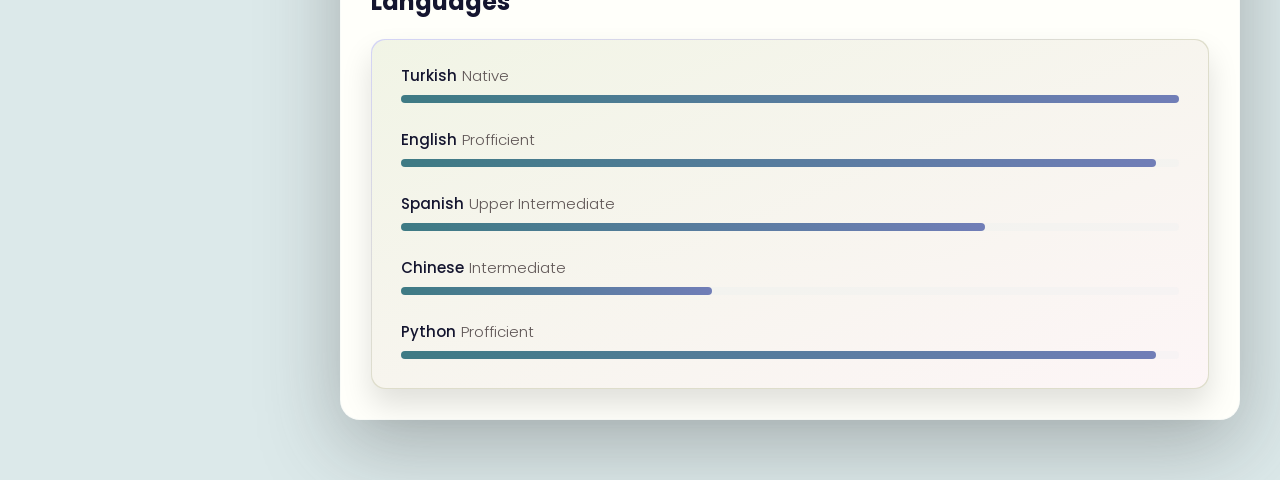
==== commit 87e84d31: "finished!:)" ====
--- a/index.html
+++ b/index.html
@@ -637,7 +637,10 @@
 
                 <figure class="project-img">
                   <div class="project-item-icon-box">
-                    <ion-icon name="eye-outline"></ion-icon>
+                    <div class="flex-container">
+                      <ion-icon name="eye-outline"></ion-icon>
+                      <p>Read</p>
+                    </div>
                   </div>
 
                   <img src="./assets/images/publications_violin2midi.jpg" alt="violin2midi" loading="lazy">
@@ -676,11 +679,14 @@
 
 
             <li class="project-item  active" data-filter-item data-category="music information retrieval">
-              <a href="https://repositori.upf.edu/bitstream/handle/10230/58121/Tamer_ism_high.pdf?sequence=1&isAllowed=y">
+              <a href="https://repositori.upf.edu/bitstream/handle/10230/56565/Tamer_mtg_tape.pdf?sequence=1&isAllowed=y">
 
                 <figure class="project-img">
                   <div class="project-item-icon-box">
-                    <ion-icon name="eye-outline"></ion-icon>
+                    <div class="flex-container">
+                      <ion-icon name="eye-outline"></ion-icon>
+                      <p>Read</p>
+                    </div>
                   </div>
 
                   <img src="./assets/images/publications_tape.jpg" alt="tape" loading="lazy">
@@ -717,20 +723,18 @@
             </li>
 
 
-
-
-
-
-
             <li class="project-item  active" data-filter-item data-category="music information retrieval">
-              <a href="https://repositori.upf.edu/bitstream/handle/10230/58121/Tamer_ism_high.pdf?sequence=1&isAllowed=y">
+              <a href="https://repositori.upf.edu/bitstream/handle/10230/56441/Serra_Pro_Viol.pdf?sequence=1&isAllowed=y">
 
                 <figure class="project-img">
                   <div class="project-item-icon-box">
-                    <ion-icon name="eye-outline"></ion-icon>
-                  </div>
-
-                  <img src="./assets/images/publications_violinetudes.jpg" alt="tape" loading="lazy">
+                    <div class="flex-container">
+                      <ion-icon name="eye-outline"></ion-icon>
+                      <p>Read</p>
+                    </div>
+                  </div>
+
+                  <img src="./assets/images/publications_violinetudes.jpg" alt="violinetudes" loading="lazy">
                 </figure>
 
                 <h3 class="project-title">Violin Etudes: A Comprehensive Dataset for f0 Estimation and Performance Analysis</h3>
@@ -763,14 +767,59 @@
               </div>
             </li>
 
-
+            <li class="project-item  active" data-filter-item data-category="music information retrieval">
+              <a href="https://www.sciencedirect.com/science/article/pii/S0957417423022789?via%3Dihub">
+
+                <figure class="project-img">
+                  <div class="project-item-icon-box">
+                    <div class="flex-container">
+                      <ion-icon name="eye-outline"></ion-icon>
+                      <p>Read</p>
+                    </div>
+                  </div>
+
+                  <img src="./assets/images/publications_pedro_combine.jpg" alt="combine" loading="lazy">
+                </figure>
+
+                <h3 class="project-title">Combining piano performance dimensions for score difficulty classificationg</h3>
+                <p class="blog-text">in Journal of Expert Systems with Applications 2024</p>
+                <p class="project-category">P. Ramoneda, D. Jeong, V. Eremenko, N. C. Tamer, M. Miron, X. Serra</p>
+              </a>
+              <div class="text-box">
+                <a href="https://musiccritic.upf.edu/eswa_difficulty/" class="social-link" title="Google Colab Demo for YouTube Access">
+                  <div class="flex-container">
+                    <ion-icon name="play-circle-outline"></ion-icon>
+                    <h3 class="project-title">Demo</h3>
+                  </div>
+                </a>
+              </div>
+              <div class="text-box">
+                <a href="https://github.com/PRamoneda/difficulty-prediction-CIPI" class="social-link" title="Code on GitHub">
+                  <div class="flex-container">
+                    <ion-icon name="code-outline"></ion-icon>
+                    <h3 class="project-title">Code</h3>
+                  </div>
+                </a>
+              </div>
+              <div class="text-box">
+                <a href="https://zenodo.org/records/8037327" class="social-link" title="Download Dataset">
+                  <div class="flex-container">
+                    <ion-icon name="download-outline"></ion-icon>
+                    <h3 class="project-title">Dataset</h3>
+                  </div>
+                </a>
+              </div>
+            </li>
 
             <li class="project-item  active" data-filter-item data-category="music information retrieval">
               <a href="https://repositori.upf.edu/bitstream/handle/10230/53378/Serra_ica_scor.pdf?sequence=1">
 
                 <figure class="project-img">
                   <div class="project-item-icon-box">
-                    <ion-icon name="eye-outline"></ion-icon>
+                    <div class="flex-container">
+                      <ion-icon name="eye-outline"></ion-icon>
+                      <p>Read</p>
+                    </div>
                   </div>
 
                   <img src="./assets/images/publications_pedro_fingering.jpg" alt="fingering" loading="lazy">
@@ -780,50 +829,82 @@
                 <p class="blog-text">in Proc. ICASSP 2022</p>
                 <p class="project-category">P. Ramoneda, N. C. Tamer, V. Eremenko, X. Serra, M. Miron</p>
               </a>
-            </li>
-
-            
-            <li class="project-item  active" data-filter-item data-category="music information retrieval">
-              <a href="https://www.sciencedirect.com/science/article/pii/S0957417423022789?via%3Dihub">
+              <div class="text-box">
+                <a href="https://musiccritic.upf.edu/mikrokosmos/" class="social-link" title="Google Colab Demo for YouTube Access">
+                  <div class="flex-container">
+                    <ion-icon name="play-circle-outline"></ion-icon>
+                    <h3 class="project-title">Demo</h3>
+                  </div>
+                </a>
+              </div>
+              <div class="text-box">
+                <a href="https://github.com/PRamoneda/ICASSP22" class="social-link" title="Code on GitHub">
+                  <div class="flex-container">
+                    <ion-icon name="code-outline"></ion-icon>
+                    <h3 class="project-title">Code</h3>
+                  </div>
+                </a>
+              </div>
+              <div class="text-box">
+                <a href="https://github.com/PRamoneda/Mikrokosmos-difficulty" class="social-link" title="Download Dataset">
+                  <div class="flex-container">
+                    <ion-icon name="download-outline"></ion-icon>
+                    <h3 class="project-title">Dataset</h3>
+                  </div>
+                </a>
+              </div>
+            </li>
+
+
+            <li class="project-item  active" data-filter-item data-category="sign language recognition">
+              <a href="https://www.sign-lang.uni-hamburg.de/lrec/pub/20032.pdf">
 
                 <figure class="project-img">
                   <div class="project-item-icon-box">
-                    <ion-icon name="eye-outline"></ion-icon>
-                  </div>
-
-                  <img src="./assets/images/publications_pedro_combine.jpg" alt="combine" loading="lazy">
-                </figure>
-
-                <h3 class="project-title">Combining piano performance dimensions for score difficulty classificationg</h3>
-                <p class="blog-text">in Journal of Expert Systems with Applications 2024</p>
-                <p class="project-category">P. Ramoneda, D. Jeong, V. Eremenko, N. C. Tamer, M. Miron, X. Serra</p>
+                    <div class="flex-container">
+                      <ion-icon name="eye-outline"></ion-icon>
+                      <p>Read</p>
+                    </div>
+                  </div>
+
+                  <img src="./assets/images/publications_crosskws.jpg" alt="combine" loading="lazy">
+                </figure>
+
+                <h3 class="project-title">Cross-Language Keyword Search for Sign Language</h3>
+                <p class="blog-text">in Proc. LREC2020 9th Workshop on the Representation and Processing of Sign Languages</p>
+                <p class="project-category">N. C. Tamer, M. Saraclar</p>
               </a>
             </li>
 
-
             <li class="project-item  active" data-filter-item data-category="sign language recognition">
-              <a href="https://www.sciencedirect.com/science/article/pii/S0957417423022789?via%3Dihub">
+              <a href="https://www.slrtp.com/papers/full_papers/SLRTP.FP.10.029.paper.pdf">
 
                 <figure class="project-img">
                   <div class="project-item-icon-box">
-                    <ion-icon name="eye-outline"></ion-icon>
-                  </div>
-
-                  <img src="./assets/images/publications_crosskws.jpg" alt="combine" loading="lazy">
-                </figure>
-
-                <h3 class="project-title">Cross-Language Keyword Search for Sign Language</h3>
-                <p class="blog-text">in LREC Sign Language workshop 2020</p>
+                    <div class="flex-container">
+                      <ion-icon name="eye-outline"></ion-icon>
+                      <p>Read</p>
+                    </div>
+                  </div>
+
+                  <img src="./assets/images/publications_handkws.jpg" alt="combine" loading="lazy">
+                </figure>
+
+                <h3 class="project-title">Improving Keyword Search Performance in Sign Language with Hand Shape Features</h3>
+                <p class="blog-text">in ECCV 2020 Workshop</p>
                 <p class="project-category">N. C. Tamer, M. Saraclar</p>
               </a>
             </li>
 
             <li class="project-item  active" data-filter-item data-category="sign language recognition">
-              <a href="https://www.sciencedirect.com/science/article/pii/S0957417423022789?via%3Dihub">
+              <a href="https://ieeexplore.ieee.org/abstract/document/9054678">
 
                 <figure class="project-img">
                   <div class="project-item-icon-box">
-                    <ion-icon name="eye-outline"></ion-icon>
+                    <div class="flex-container">
+                      <ion-icon name="eye-outline"></ion-icon>
+                      <p>Read</p>
+                    </div>
                   </div>
 
                   <img src="./assets/images/publications_kws.jpg" alt="combine" loading="lazy">
@@ -836,23 +917,44 @@
             </li>
 
             <li class="project-item  active" data-filter-item data-category="sign language recognition">
-              <a href="https://www.sciencedirect.com/science/article/pii/S0957417423022789?via%3Dihub">
+              <a href="https://ieeexplore.ieee.org/abstract/document/9302337">
 
                 <figure class="project-img">
                   <div class="project-item-icon-box">
-                    <ion-icon name="eye-outline"></ion-icon>
-                  </div>
-
-                  <img src="./assets/images/publications_handkws.jpg" alt="combine" loading="lazy">
-                </figure>
-
-                <h3 class="project-title">Improving Keyword Search Performance in Sign Language with Hand Shape Features</h3>
-                <p class="blog-text">in ECCV 2020 Workshop</p>
+                    <div class="flex-container">
+                      <ion-icon name="eye-outline"></ion-icon>
+                      <p>Read</p>
+                    </div>
+                  </div>
+
+                  <img src="./assets/images/publications_siu2.jpg" alt="combine" loading="lazy">
+                </figure>
+
+                <h3 class="project-title">Keyword Search for Sign Language using Machine Translation</h3>
+                <p class="blog-text">in Proc. Signal Processing and Communications Applications Conference (SIU) 2020</p>
                 <p class="project-category">N. C. Tamer, M. Saraclar</p>
               </a>
             </li>
 
-
+            <li class="project-item  active" data-filter-item data-category="sign language recognition">
+              <a href="https://ieeexplore.ieee.org/abstract/document/8806601">
+
+                <figure class="project-img">
+                  <div class="project-item-icon-box">
+                    <div class="flex-container">
+                      <ion-icon name="eye-outline"></ion-icon>
+                      <p>Read</p>
+                    </div>
+                  </div>
+
+                  <img src="./assets/images/publications_siu1.jpg" alt="combine" loading="lazy">
+                </figure>
+
+                <h3 class="project-title">Dynamic Time Warping based Sign Retrieval</h3>
+                <p class="blog-text">in Proc. Signal Processing and Communications Applications Conference (SIU) 2019</p>
+                <p class="project-category">N. C. Tamer, O. Ozer, M. Saraclar, L. Akarun</p>
+              </a>
+            </li>
           </ul>
 
         </section>
--- a/assets/css/style.css
+++ b/assets/css/style.css
@@ -71,8 +71,8 @@
 
   --bg-gradient-onyx: linear-gradient( /* Background of photo and show contacts button */
     to bottom right, 
-    hsl(240, 7%, 84%) 3%, 
-    hsla(0, 9%, 57%, 0.973) 97%
+    hsl(240, 23%, 59%) 3%, 
+    hsl(189, 16%, 52%) 97%
   );
   
   --bg-gradient-jet: linear-gradient( /* Background of content card (what I am doing) */
@@ -112,7 +112,7 @@
   --jet: hsla(208, 31%, 88%, 0.149);/* Borders of main text */
   --onyx: hsla(184, 21%, 59%, 0.158); /* Background of researcher */
 
-  --eerie-black-1: hsla(168, 17%, 77%, 0.363);/* Background of email, contact etc */
+
   --eerie-black-2: hsl(60, 100%, 99%); /* Background of main text */
   --smoky-black: hsl(184, 24%, 89%); /* Background of all */
   --white-1: hsl(0, 0%, 1%); /* Researcher */
@@ -120,10 +120,14 @@
   --orange-yellow-crayola: hsl(45, 13%, 24%); /* Selected menu item about */
   --vegas-gold: hsl(204, 22%, 35%);
 
-
-  --light-gray: hsl(0, 0%, 7%); /* navbar not highlighted */
+  --buttons: hsla(205, 19%, 77%, 0.668);
+  --paper-hover: hsla(180, 48%, 92%, 0.801);
+
+
+  --eerie-black-1: hsla(240, 11%, 2%, 0.363);/* navbar current section */
+  --light-gray: hsl(0, 5%, 36%); /* navbar not highlighted */
   --light-gray-70: hsla(202, 70%, 27%, 0.829); /* navbar highlighted */
-  --navbar-bg: hsla(180, 8%, 95%, 0.698);
+  --navbar-bg: hsla(180, 34%, 85%, 0.451);
 
   --bittersweet-shimmer: hsl(0, 43%, 51%);
 
@@ -258,7 +262,7 @@
   content: "";
   position: absolute;
   inset: 1px;
-  background: var(--eerie-black-1);
+  background: var(--buttons);
   border-radius: inherit;
   z-index: -1;
 }
@@ -303,7 +307,7 @@
   content: "";
   position: absolute;
   inset: 1px;
-  background: var(--eerie-black-1);
+  background: var(--buttons);
   border-radius: inherit;
   z-index: -1;
 }
@@ -458,13 +462,14 @@
   top: -15px;
   right: -15px;
   border-radius: 0 15px;
-  font-size: 13px;
+  font-size: 20px;
   color: var(--orange-yellow-crayola);
   background: var(--border-gradient-onyx);
   padding: 10px;
   box-shadow: var(--shadow-2);
   transition: var(--transition-1);
   z-index: 1;
+
 }
 
 .info_more-btn::before {
@@ -472,7 +477,7 @@
   position: absolute;
   inset: 1px;
   border-radius: inherit;
-  background: var(--bg-gradient-jet);
+  background: var(--navbar-bg);
   transition: var(--transition-1);
   z-index: -1;
 }
@@ -562,8 +567,12 @@
   position: fixed;
   bottom: 0;
   left: 0;
-  width: 100%;
+  right: 0;
+  width: 60%; /* Minimum width */
+  max-width: 90%; /* Maximum width */
+  margin: auto;
   background: var(--navbar-bg);
+  -webkit-backdrop-filter: blur(10px); /* Add this line */
   backdrop-filter: blur(10px);
   border: 1px solid var(--jet);
   border-radius: 12px 12px 0 0;
@@ -581,15 +590,18 @@
 
 .navbar-link {
   color: var(--light-gray);
-  font-size: var(--fs-8);
-  padding: 20px 7px;
+  font-size: var(--fs-4);
+  font-weight: bold; /* Add this line */
+  padding: 20px 20px;
   transition: color var(--transition-1);
 }
 
 .navbar-link:hover,
-.navbar-link:focus { color: var(--light-gray-70); }
-
-.navbar-link.active { color: var(--orange-yellow-crayola); }
+.navbar-link:focus {
+  color: var(--light-gray-70);
+}
+
+.navbar-link.active { color: var(--eerie-black-1); }
 
 
 
@@ -1094,14 +1106,14 @@
 .project-item > a:hover .project-img::before { background: hsla(0, 0%, 0%, 0.5); }
 
 .project-item-icon-box {
-  --scale: 2.8;
-
-  color: hsla(193, 100%, 88%, 0.553);;
+  --scale: 1.4;
+
+  color: var(--paper-hover);
   position: absolute;
   top: 50%;
   left: 50%;
   transform: translate(-50%, -50%) scale(var(--scale));
-  font-size: 40px;
+  font-size: 50px;
   opacity: 0;
   z-index: 1;
   transition: var(--transition-1);
@@ -1565,8 +1577,8 @@
   }
 
   .testimonials-text {
-    line-clamp: 2;
-    -webkit-line-clamp: 2;
+    line-clamp: 3;
+    -webkit-line-clamp: 3;
   }
 
   /* testimonials modal */
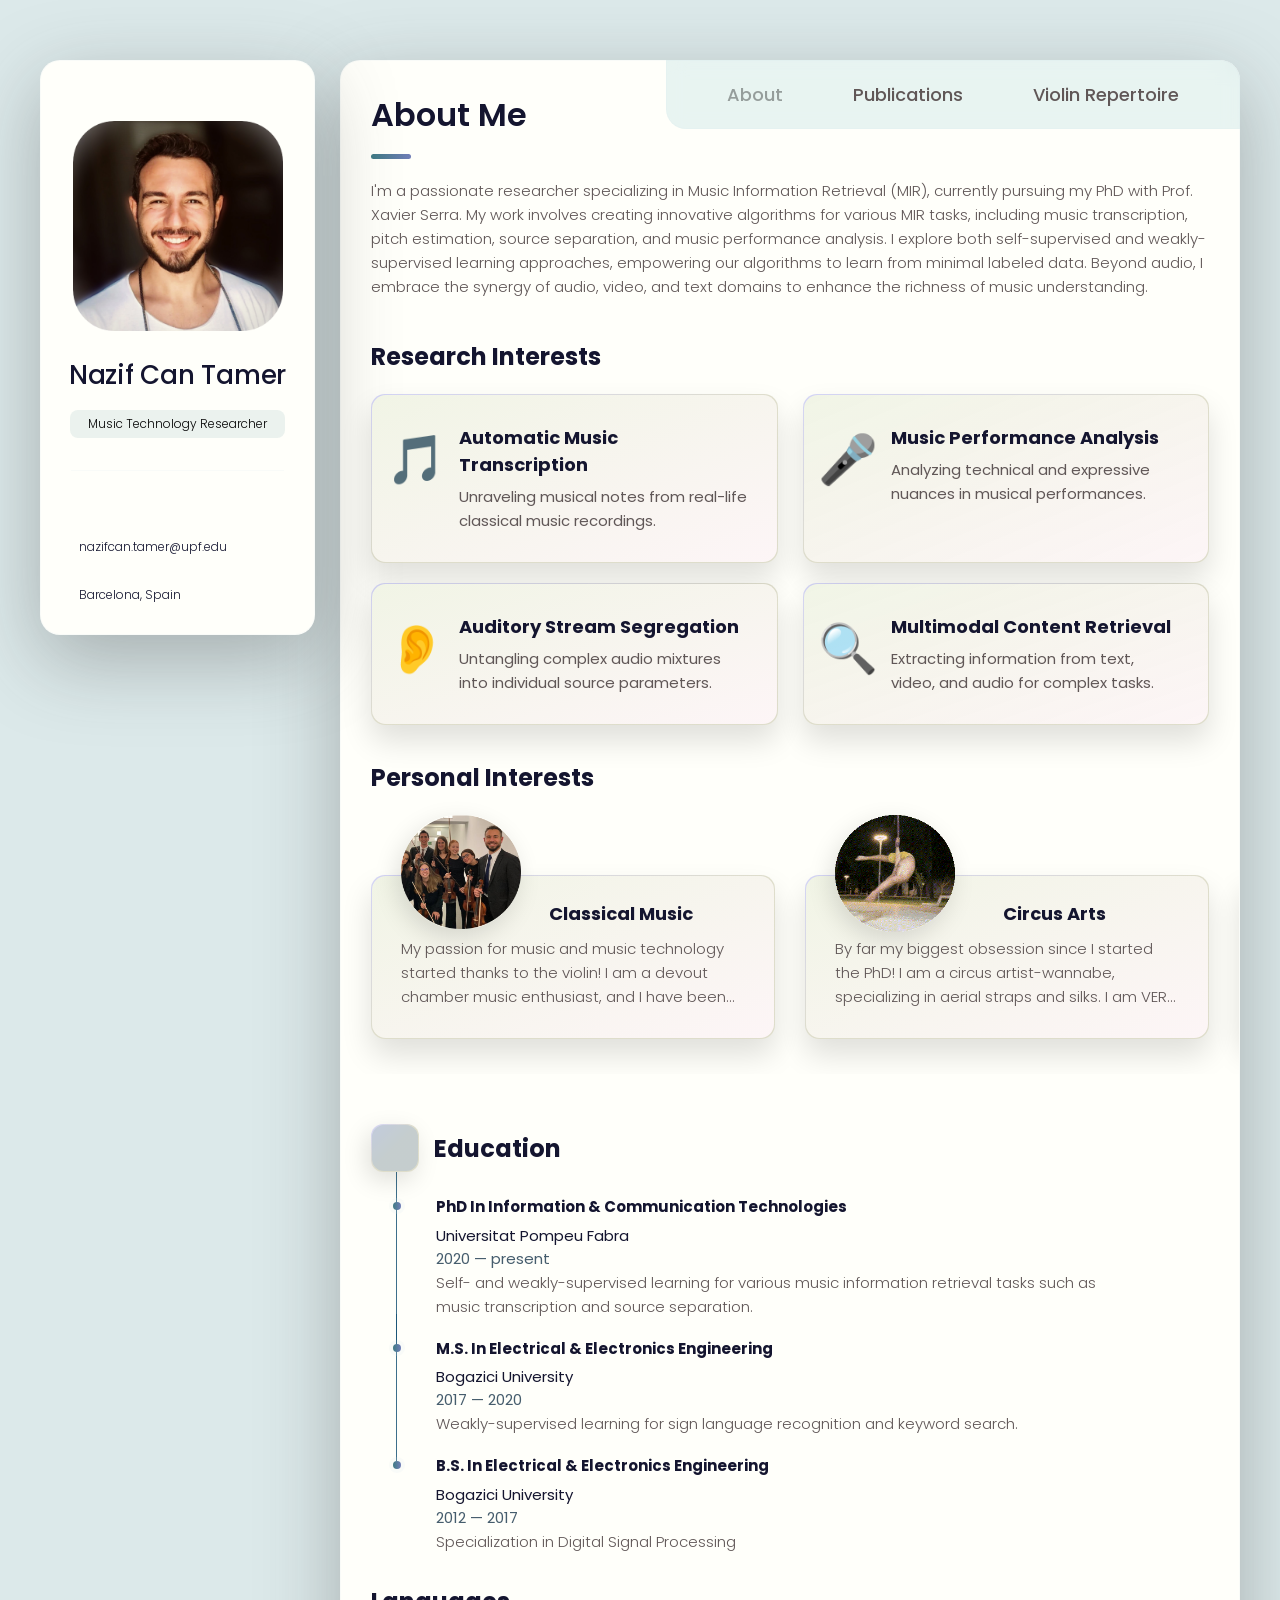
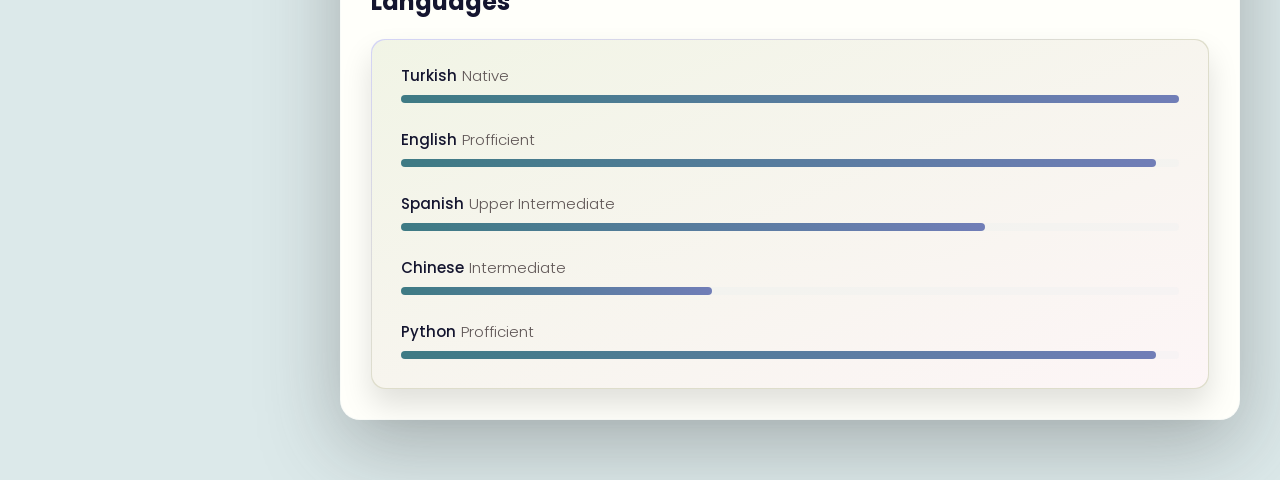
==== commit 5796f4b9: "add violin etudes link" ====
--- a/index.html
+++ b/index.html
@@ -144,18 +144,17 @@
 
       <nav class="navbar">
         <ul class="navbar-list">
-            <li class="navbar-item">
-                <button class="navbar-link active" data-nav-link>About</button>
-            </li>
-    
-
-
-            <li class="navbar-item">
-                <button class="navbar-link" data-nav-link>Publications</button>
-            </li>
-
+          <li class="navbar-item">
+            <button class="navbar-link active" data-nav-link>About</button>
+          </li>
+          <li class="navbar-item">
+            <button class="navbar-link" data-nav-link>Publications</button>
+          </li>
+          <li class="navbar-item">
+            <a href="https://nctamer.github.io/violin-repertoire/docs/etudes" class="navbar-link" target="_blank">Violin Repertoire</a>
+          </li>
         </ul>
-    </nav>
+      </nav>
 
 
 
--- a/assets/css/style.css
+++ b/assets/css/style.css
@@ -568,17 +568,24 @@
   bottom: 0;
   left: 0;
   right: 0;
-  width: 60%; /* Minimum width */
-  max-width: 90%; /* Maximum width */
   margin: auto;
   background: var(--navbar-bg);
-  -webkit-backdrop-filter: blur(10px); /* Add this line */
+  -webkit-backdrop-filter: blur(10px);
   backdrop-filter: blur(10px);
   border: 1px solid var(--jet);
   border-radius: 12px 12px 0 0;
   box-shadow: var(--shadow-2);
   z-index: 5;
-}
+  
+  /* Added styles */
+  display: flex;
+  flex-wrap: nowrap;
+  white-space: nowrap;
+  overflow-x: auto;
+  align-items: center;
+  justify-content: center;
+}
+
 
 .navbar-list {
   display: flex;
@@ -1106,7 +1113,7 @@
 .project-item > a:hover .project-img::before { background: hsla(0, 0%, 0%, 0.5); }
 
 .project-item-icon-box {
-  --scale: 1.4;
+  --scale: 1.2;
 
   color: var(--paper-hover);
   position: absolute;
@@ -1140,7 +1147,7 @@
   transition: var(--transition-1);
 }
 
-.project-item > a:hover img { transform: scale(1.2); } /* BY ME: I have changed the hover rescaling! */
+.project-item > a:hover img { transform: scale(1.1); } /* BY ME: I have changed the hover rescaling! */
 
 .project-title,
 .project-category { margin-left: 10px; }
@@ -1762,7 +1769,7 @@
 
   .filter-item button:hover { color: var(--light-gray-70); }
 
-  .filter-item button.active { color: var(--orange-yellow-crayola); }
+  .filter-item button.active { color: var(--eerie-black-1); }
 
   /* portfolio and blog grid */
 
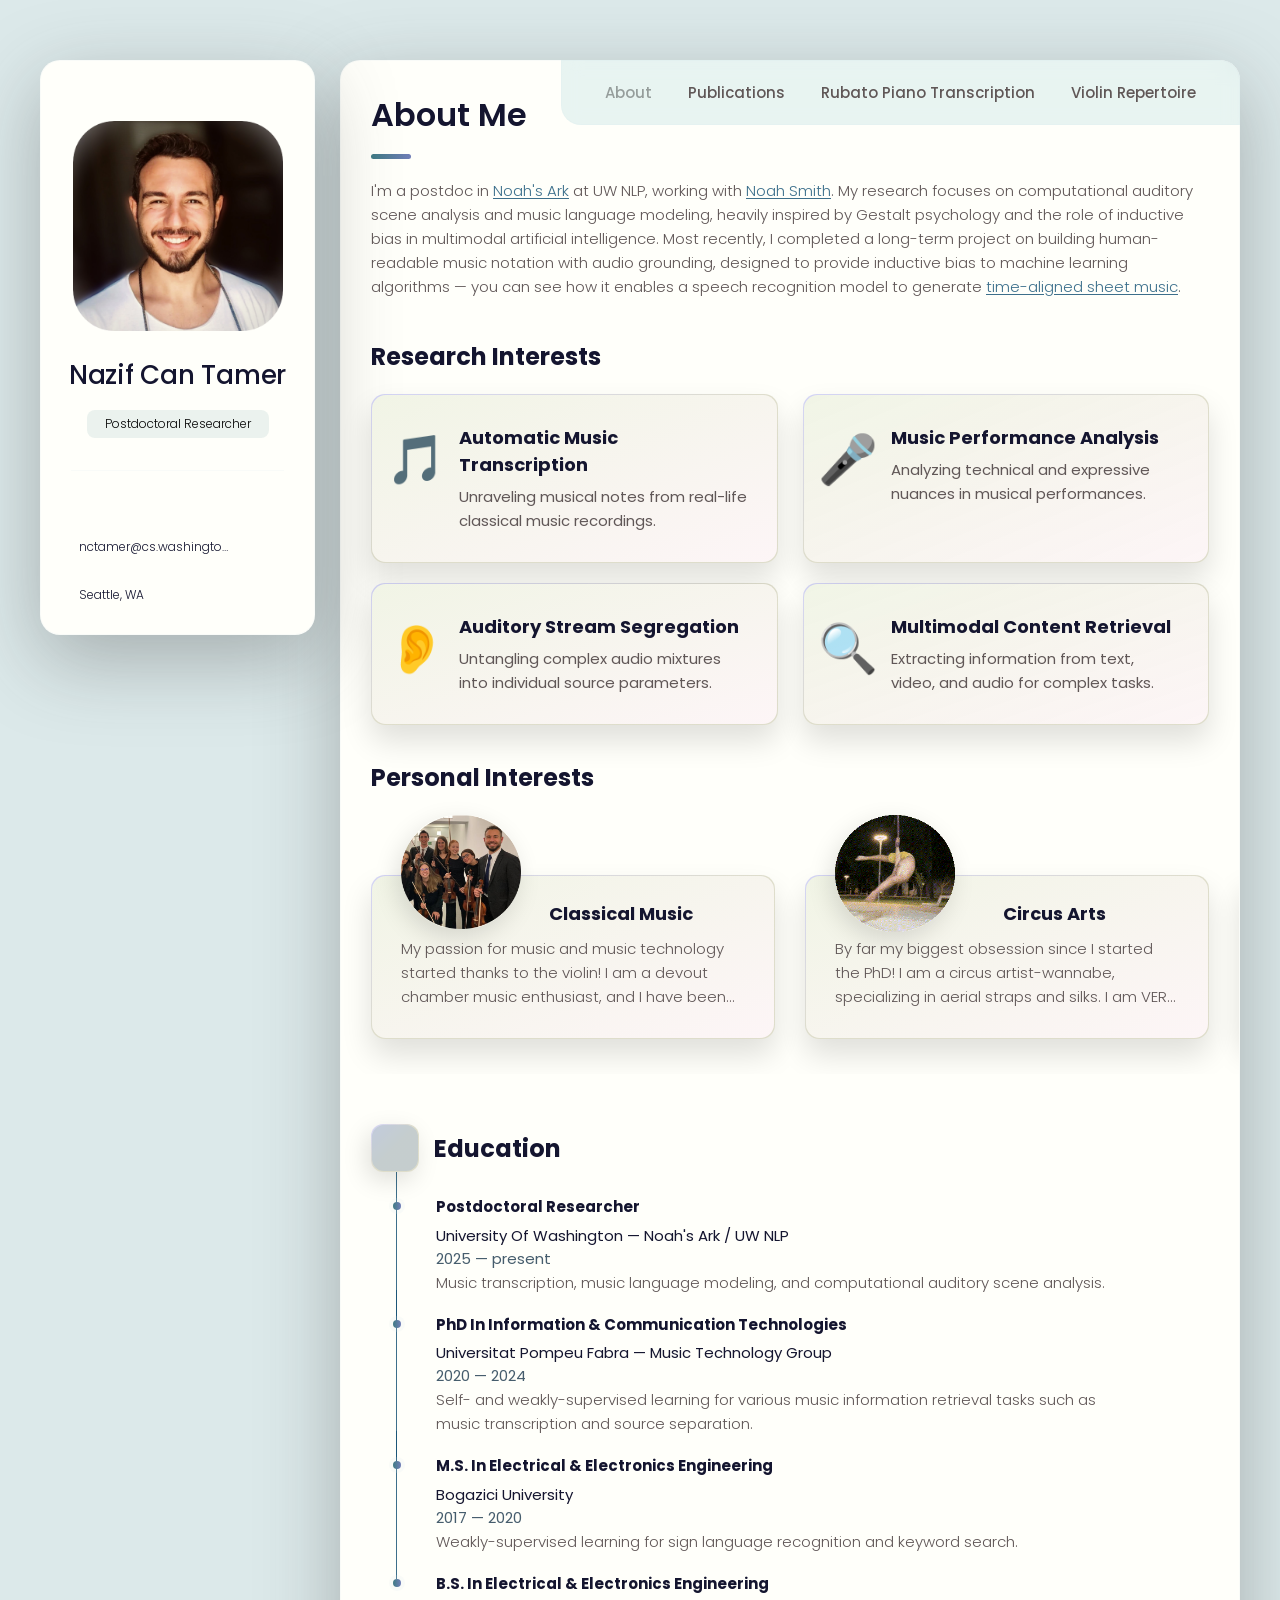
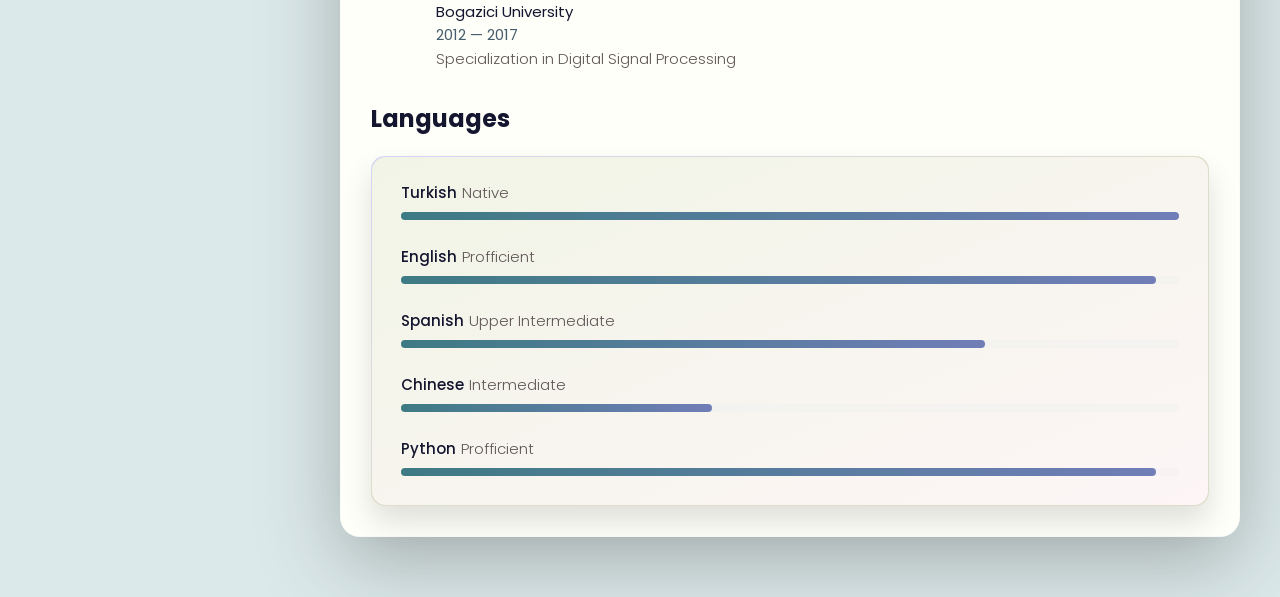
==== commit 4941ee99: "Update site for postdoc at UW: new bio, contact info, navbar links - Update title, email, location t" ====
--- a/index.html
+++ b/index.html
@@ -48,7 +48,7 @@
         <div class="info-content">
           <h1 class="name" title="Nazif Can Tamer">Nazif Can Tamer</h1>
 
-          <p class="title">Music Technology Researcher</p>
+          <p class="title">Postdoctoral Researcher</p>
         </div>
 
         <button class="info_more-btn" data-sidebar-btn>
@@ -103,7 +103,7 @@
             </div>
 
             <div class="contact-info">
-              <a href="mailto:nazifcan.tamer@upf.edu" class="contact-link">nazifcan.tamer@upf.edu</a>
+              <a href="mailto:nctamer@cs.washington.edu" class="contact-link">nctamer@cs.washington.edu</a>
             </div>
 
           </li>
@@ -115,7 +115,7 @@
             </div>
 
             <div class="contact-info">
-              <address>Barcelona, Spain</address>
+              <address>Seattle, WA</address>
             </div>
 
           </li>
@@ -151,7 +151,10 @@
             <button class="navbar-link" data-nav-link>Publications</button>
           </li>
           <li class="navbar-item">
-            <a href="https://nctamer.github.io/violin-repertoire/docs/etudes" class="navbar-link" target="_blank">Violin Repertoire</a>
+            <a href="https://nctamer.github.io/rubato-transcription" class="navbar-link" target="_blank">Rubato Piano Transcription</a>
+          </li>
+          <li class="navbar-item">
+            <a href="https://nctamer.github.io/violin-repertoire/" class="navbar-link" target="_blank">Violin Repertoire</a>
           </li>
         </ul>
       </nav>
@@ -172,14 +175,15 @@
         <section class="about-text">
 
           <p>
-            I'm a passionate researcher specializing in Music Information Retrieval (MIR),
-            currently pursuing my PhD with Prof. Xavier Serra.
-            My work involves creating innovative algorithms for various MIR tasks, 
-            including music transcription, pitch estimation, source separation, and music performance analysis. 
-            I explore both self-supervised and weakly-supervised learning approaches, 
-            empowering our algorithms to learn from minimal labeled data. 
-            Beyond audio, I embrace the synergy of audio, video, and text domains to 
-            enhance the richness of music understanding. 
+            I'm a postdoc in <a href="https://noahs-ark.github.io">Noah's Ark</a> at UW NLP,
+            working with <a href="https://nasmith.github.io">Noah Smith</a>.
+            My research focuses on computational auditory scene analysis and music language modeling,
+            heavily inspired by Gestalt psychology and the role of inductive bias
+            in multimodal artificial intelligence.
+            Most recently, I completed a long-term project on building human-readable music notation
+            with audio grounding, designed to provide inductive bias to machine learning
+            algorithms — you can see how it enables a speech recognition model to generate
+            <a href="https://nctamer.github.io/rubato-transcription">time-aligned sheet music</a>.
           </p>
 
 
@@ -285,6 +289,11 @@
                     <li><p>- Folia Corale, 2019</p></li>
 
                   </ul>
+                  <p>
+                    For three years, I organized the Rubato classical music concert series
+                    at Bogazici University — the namesake of the
+                    <a href="https://nctamer.github.io/rubato-transcription">Rubato model</a>.
+                  </p>
 
                 </div>
 
@@ -396,11 +405,25 @@
 
             <li class="timeline-item">
 
+              <h4 class="h4 timeline-item-title">Postdoctoral Researcher</h4>
+
+              <h7 class="h4 timeline-item-title">University of Washington — Noah's Ark / UW NLP</h7>
+
+              <span>2025 — present</span>
+
+              <p class="timeline-text">
+                Music transcription, music language modeling, and computational auditory scene analysis.
+              </p>
+
+            </li>
+
+            <li class="timeline-item">
+
               <h4 class="h4 timeline-item-title">PhD in Information & Communication Technologies</h4>
 
-              <h7 class="h4 timeline-item-title">Universitat Pompeu Fabra</h7>
-
-              <span>2020 — present</span>
+              <h7 class="h4 timeline-item-title">Universitat Pompeu Fabra — Music Technology Group</h7>
+
+              <span>2020 — 2024</span>
 
               <p class="timeline-text">
                 Self- and weakly-supervised learning for various music information retrieval tasks such as music transcription and source separation.
--- a/assets/css/style.css
+++ b/assets/css/style.css
@@ -201,7 +201,26 @@
 
 li { list-style: none; }
 
-img, ion-icon, a, button, time, span { display: block; }
+img, ion-icon, button, time, span { display: block; }
+
+a { display: block; }
+
+.about-text a,
+.testimonials-text a,
+.testimonials-text p a,
+.modal-content a {
+  display: inline !important;
+  color: var(--light-gray-70);
+  text-decoration: underline;
+  text-underline-offset: 2px;
+}
+
+.about-text a:hover,
+.testimonials-text a:hover,
+.testimonials-text p a:hover,
+.modal-content a:hover {
+  color: var(--white-2);
+}
 
 button {
   font: inherit;
@@ -589,18 +608,20 @@
 
 .navbar-list {
   display: flex;
-  flex-wrap: wrap;
+  flex-wrap: nowrap;
   justify-content: center;
   align-items: center;
   padding: 0 10px;
+  gap: 0;
 }
 
 .navbar-link {
   color: var(--light-gray);
-  font-size: var(--fs-4);
-  font-weight: bold; /* Add this line */
-  padding: 20px 20px;
+  font-size: var(--fs-7);
+  font-weight: var(--fw-500);
+  padding: 16px 10px;
   transition: color var(--transition-1);
+  white-space: nowrap;
 }
 
 .navbar-link:hover,
@@ -1521,9 +1542,12 @@
 
   .navbar { border-radius: 20px 20px 0 0; }
 
-  .navbar-list { gap: 20px; }
-
-  .navbar-link { --fs-8: 14px; }
+  .navbar-list { gap: 10px; }
+
+  .navbar-link {
+    font-size: var(--fs-6);
+    padding: 18px 12px;
+  }
 
 
 
@@ -1725,7 +1749,7 @@
    * NAVBAR
    */
 
-  .navbar-link { --fs-8: 15px; }
+  .navbar-link { font-size: var(--fs-5); }
 
 
 
@@ -1860,11 +1884,15 @@
   }
 
   .navbar-list {
-    gap: 30px;
-    padding: 0 20px;
-  }
-
-  .navbar-link { font-weight: var(--fw-500); }
+    gap: 20px;
+    padding: 0 15px;
+  }
+
+  .navbar-link {
+    font-size: var(--fs-6);
+    font-weight: var(--fw-500);
+    padding: 20px 8px;
+  }
 
 
 
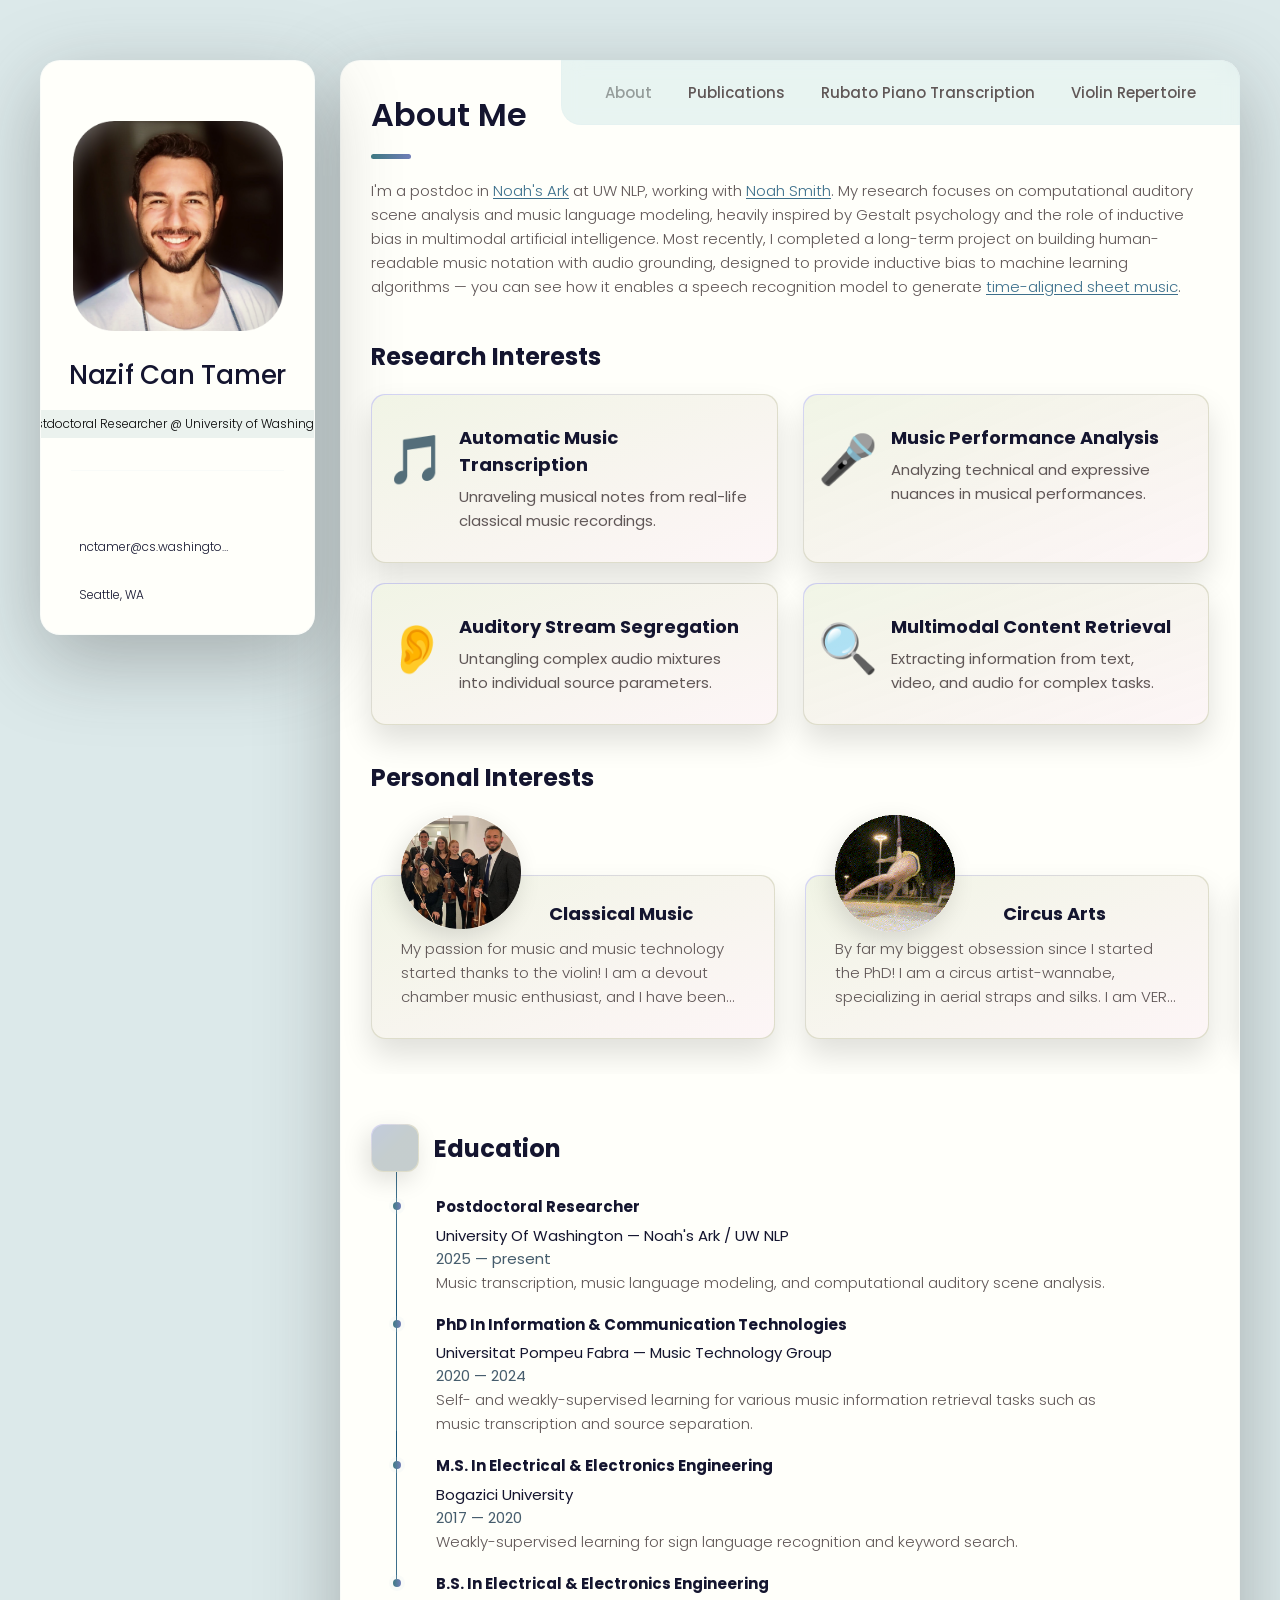
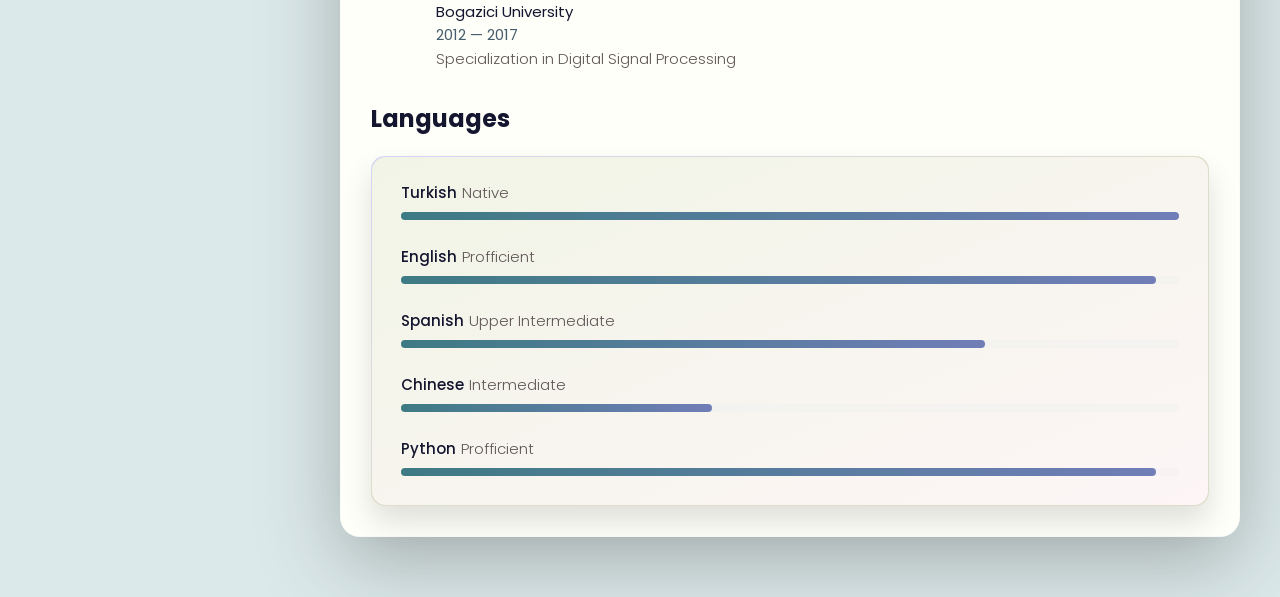
==== commit 37c000b8: "Add University of Washington to subtitle Co-Authored-By: Claude Opus 4.6 (1M context) <noreply@anthr" ====
--- a/index.html
+++ b/index.html
@@ -48,7 +48,7 @@
         <div class="info-content">
           <h1 class="name" title="Nazif Can Tamer">Nazif Can Tamer</h1>
 
-          <p class="title">Postdoctoral Researcher</p>
+          <p class="title">Postdoctoral Researcher @ University of Washington</p>
         </div>
 
         <button class="info_more-btn" data-sidebar-btn>
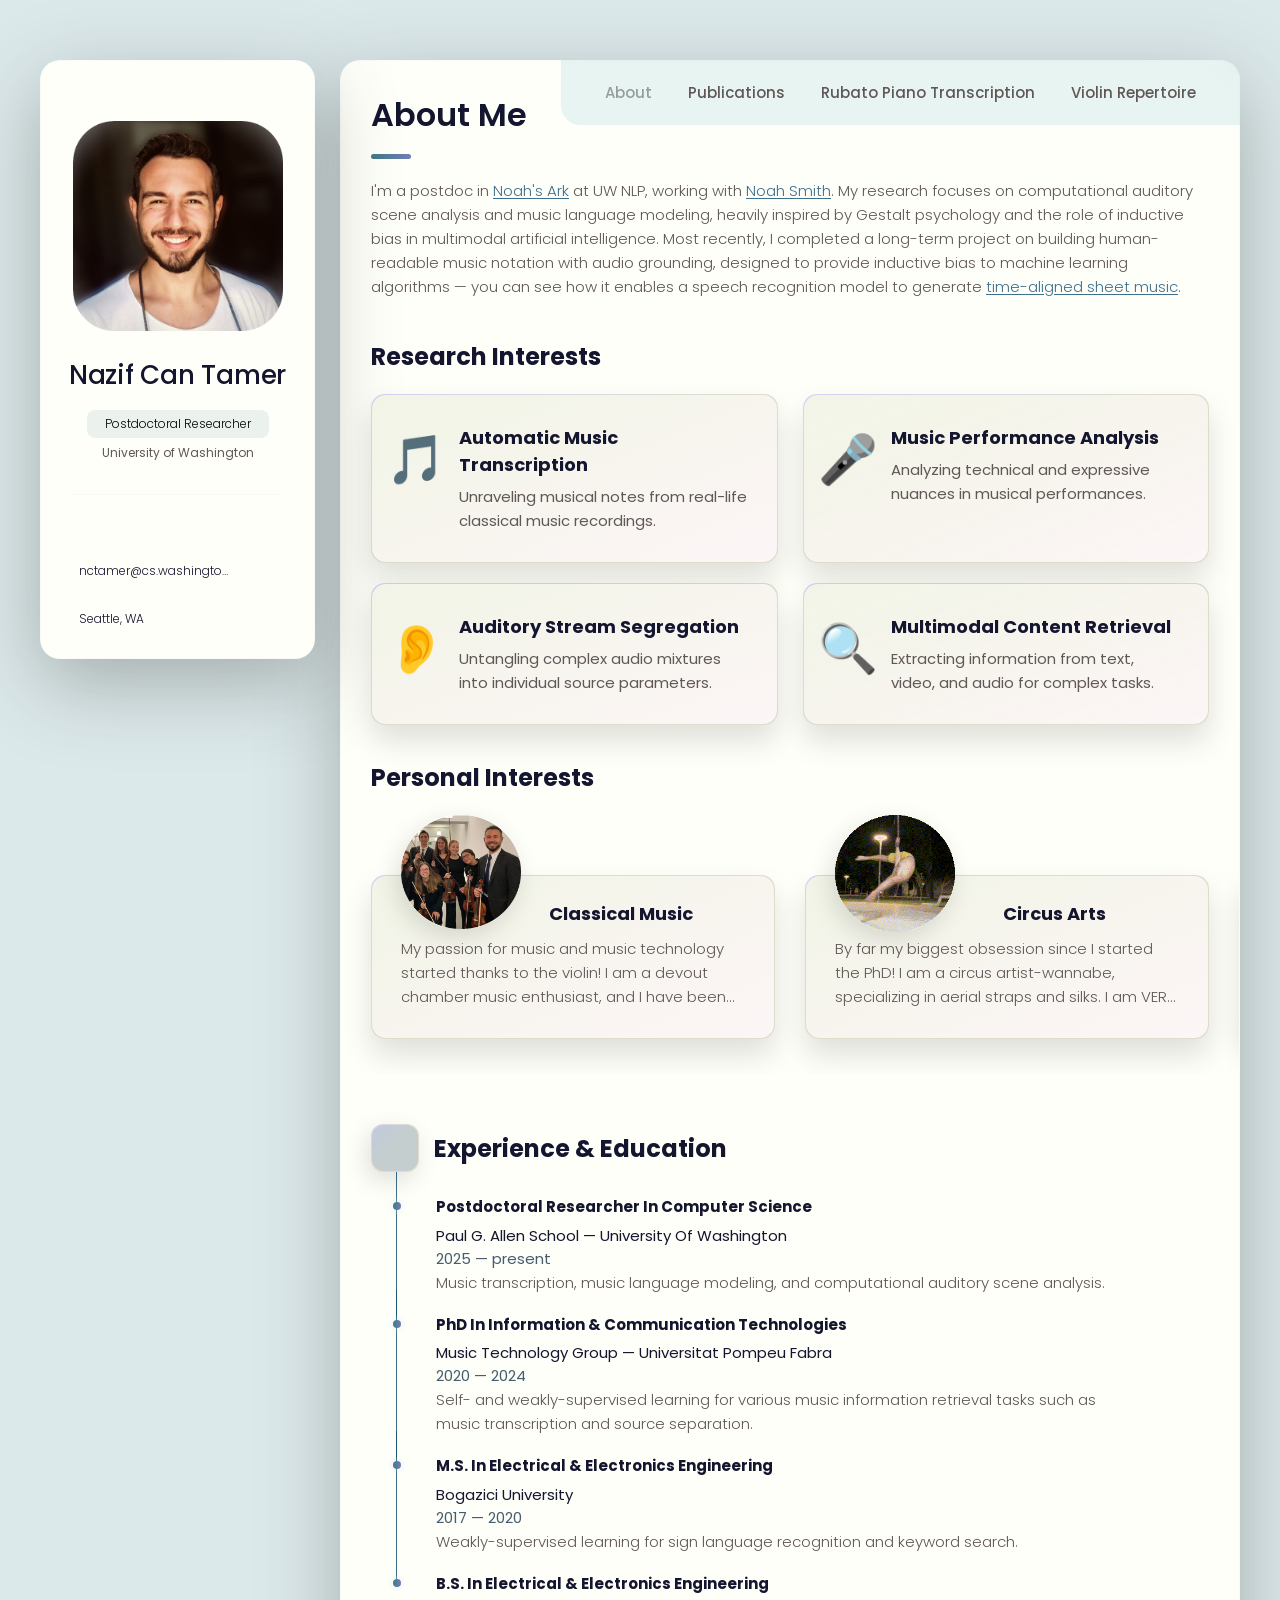
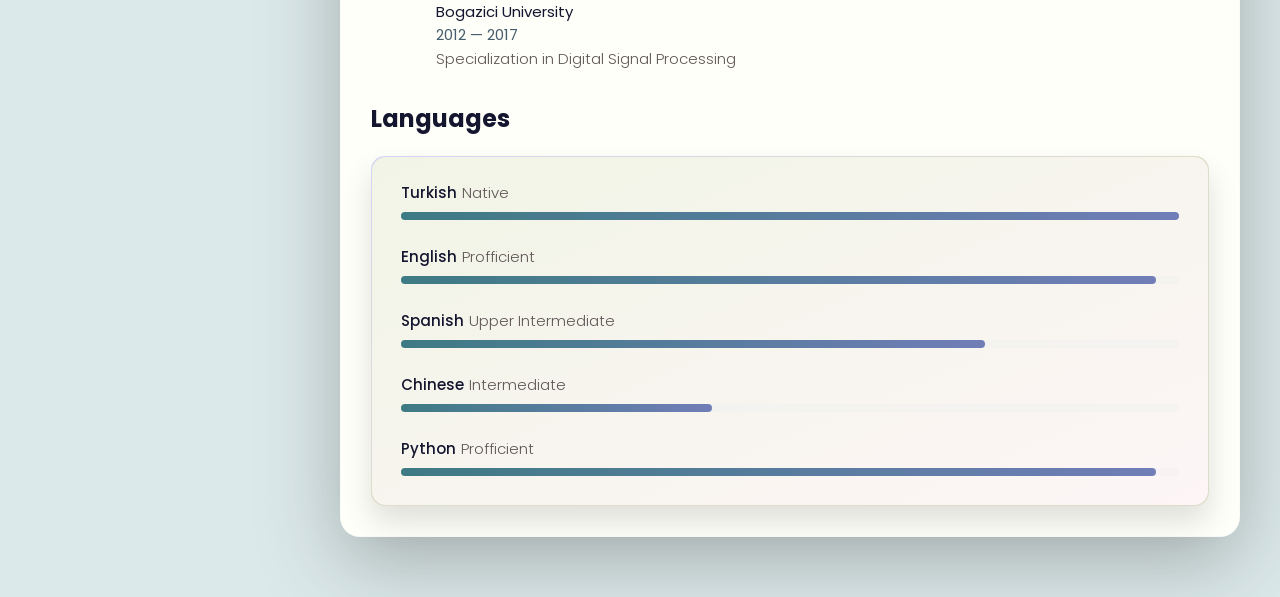
==== commit e3d7c1c6: "Polish sidebar and timeline: split title/affiliation, rename Education section - Separate subtitle i" ====
--- a/index.html
+++ b/index.html
@@ -48,7 +48,8 @@
         <div class="info-content">
           <h1 class="name" title="Nazif Can Tamer">Nazif Can Tamer</h1>
 
-          <p class="title">Postdoctoral Researcher @ University of Washington</p>
+          <p class="title">Postdoctoral Researcher</p>
+          <p class="affiliation">University of Washington</p>
         </div>
 
         <button class="info_more-btn" data-sidebar-btn>
@@ -398,16 +399,16 @@
               <ion-icon name="book-outline"></ion-icon>
             </div>
 
-            <h3 class="h3">Education</h3>
+            <h3 class="h3">Experience & Education</h3>
           </div>
 
           <ol class="timeline-list">
 
             <li class="timeline-item">
 
-              <h4 class="h4 timeline-item-title">Postdoctoral Researcher</h4>
-
-              <h7 class="h4 timeline-item-title">University of Washington — Noah's Ark / UW NLP</h7>
+              <h4 class="h4 timeline-item-title">Postdoctoral Researcher in Computer Science</h4>
+
+              <h7 class="h4 timeline-item-title">Paul G. Allen School — University of Washington</h7>
 
               <span>2025 — present</span>
 
@@ -421,7 +422,7 @@
 
               <h4 class="h4 timeline-item-title">PhD in Information & Communication Technologies</h4>
 
-              <h7 class="h4 timeline-item-title">Universitat Pompeu Fabra — Music Technology Group</h7>
+              <h7 class="h4 timeline-item-title">Music Technology Group — Universitat Pompeu Fabra</h7>
 
               <span>2020 — 2024</span>
 
--- a/assets/css/style.css
+++ b/assets/css/style.css
@@ -476,6 +476,14 @@
   border-radius: 8px;
 }
 
+.info-content .affiliation {
+  color: var(--light-gray);
+  font-size: var(--fs-8);
+  font-weight: var(--fw-400);
+  margin-top: 6px;
+  text-align: center;
+}
+
 .info_more-btn {
   position: absolute;
   top: -15px;
